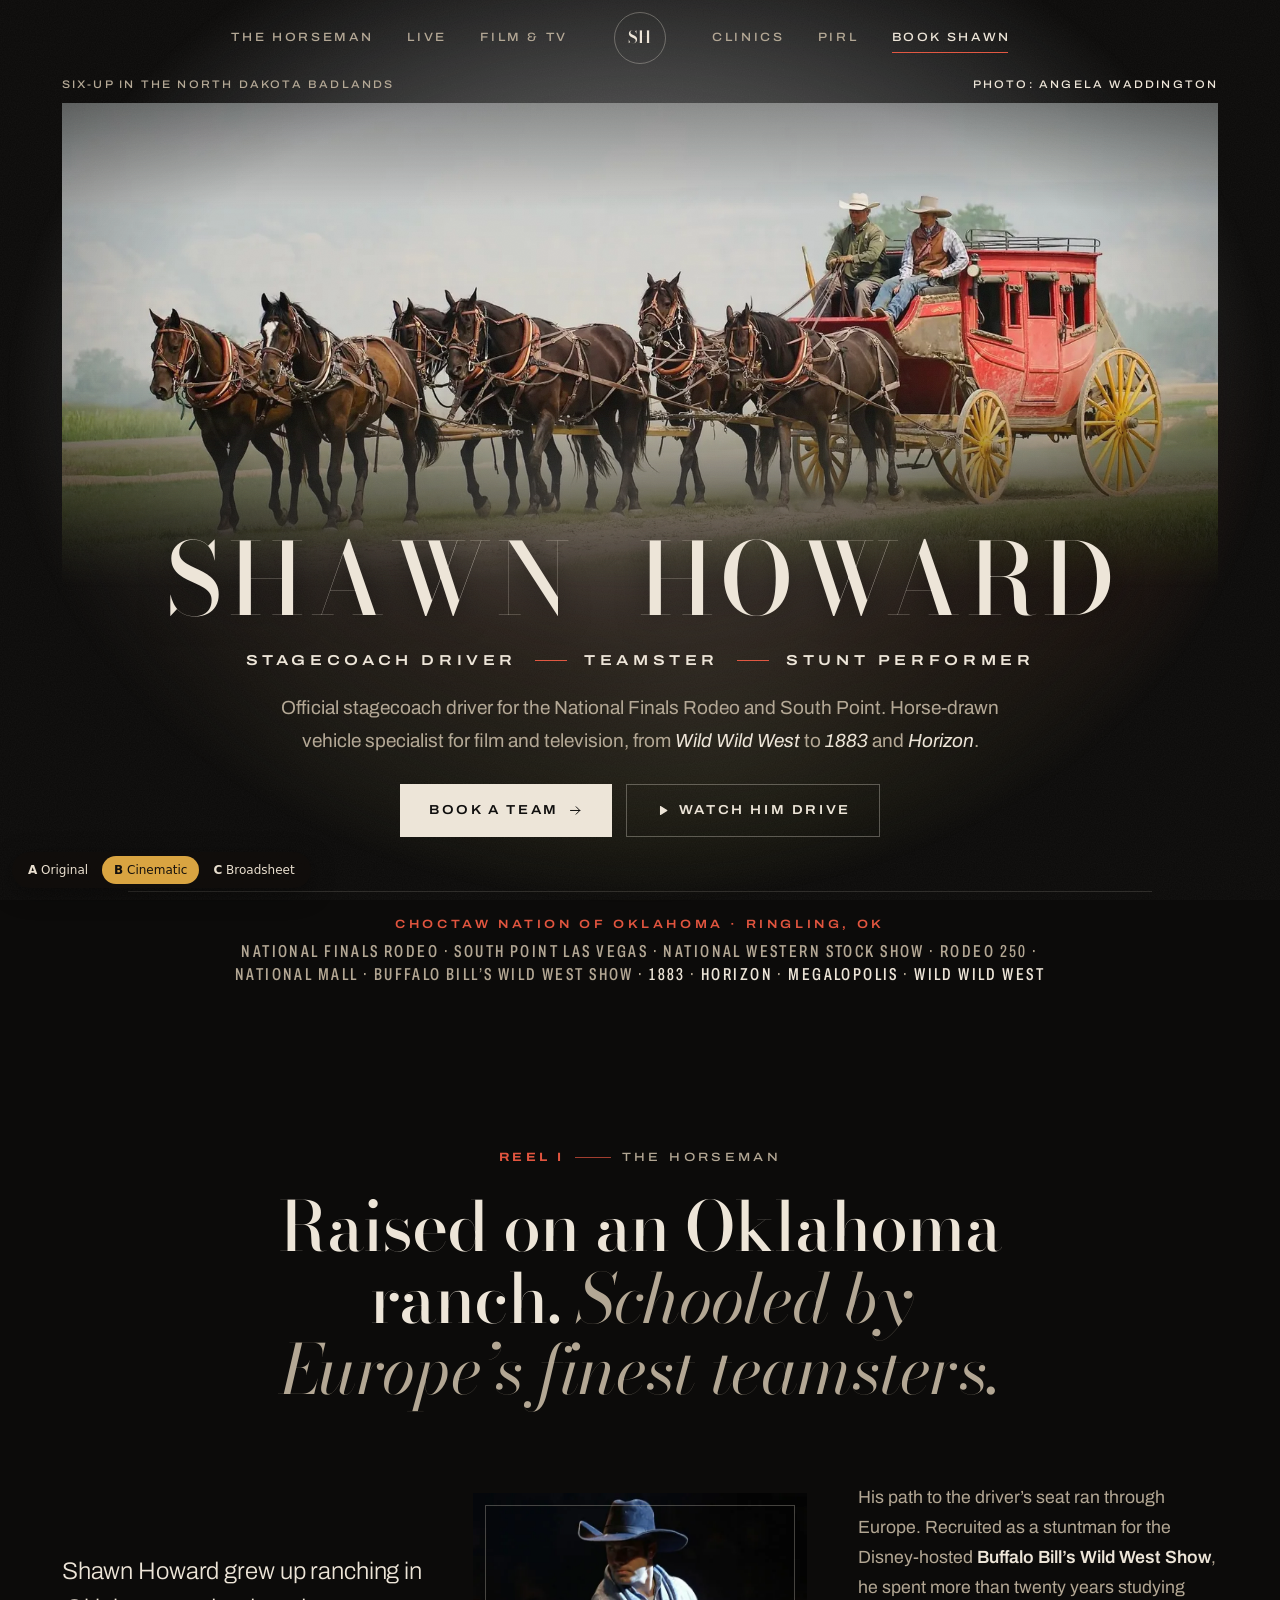
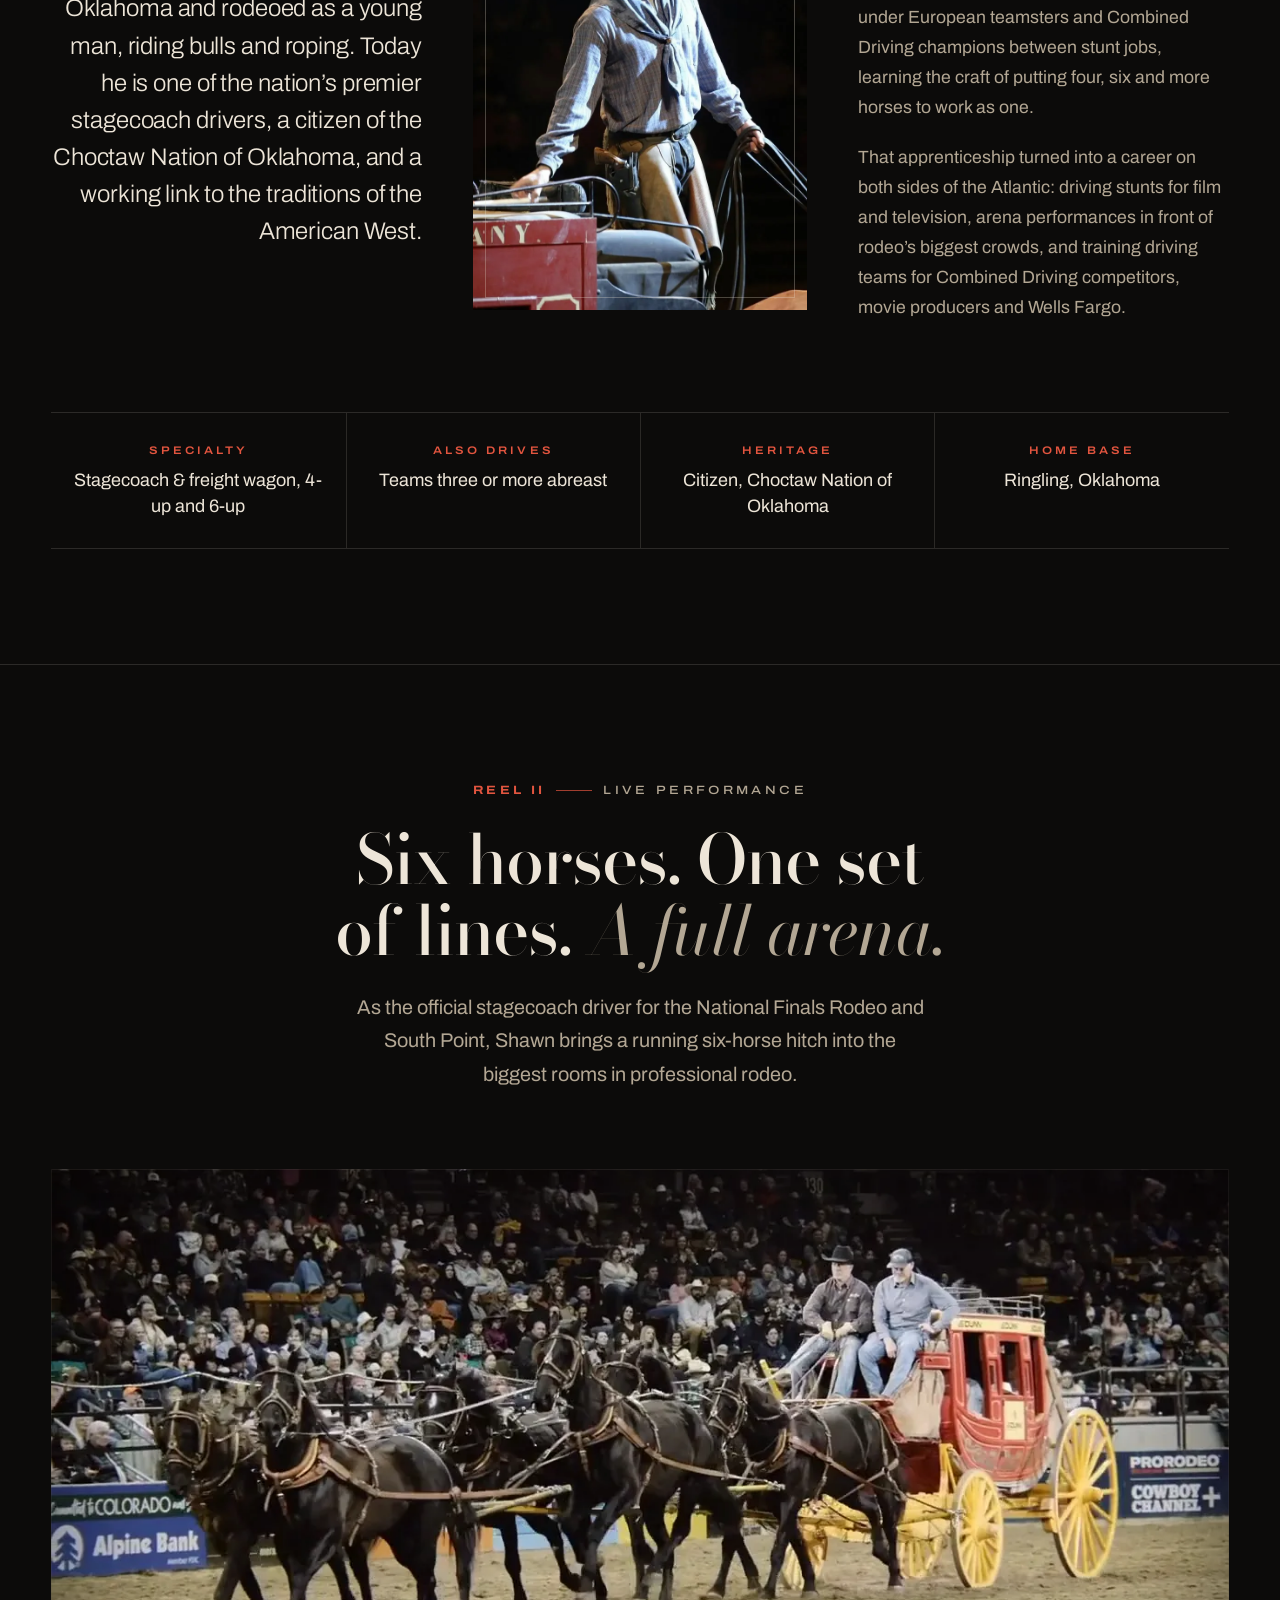
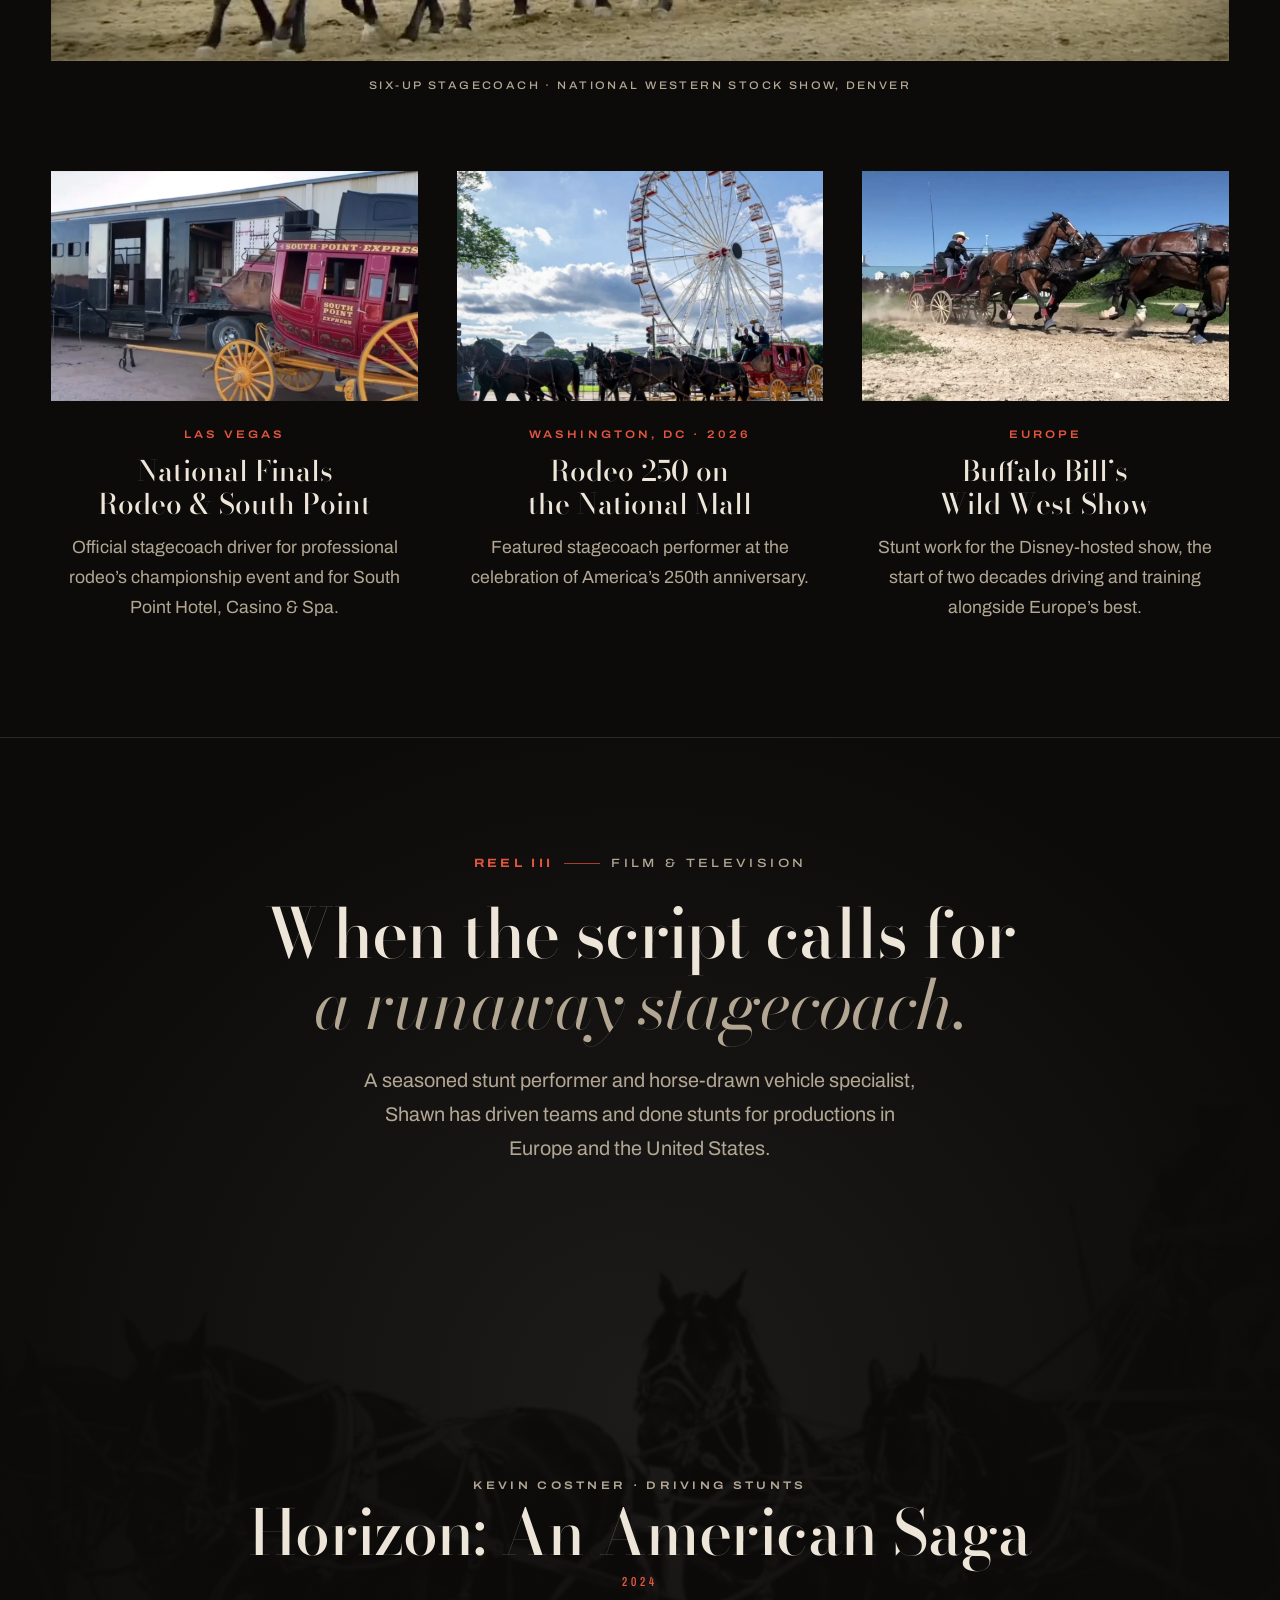
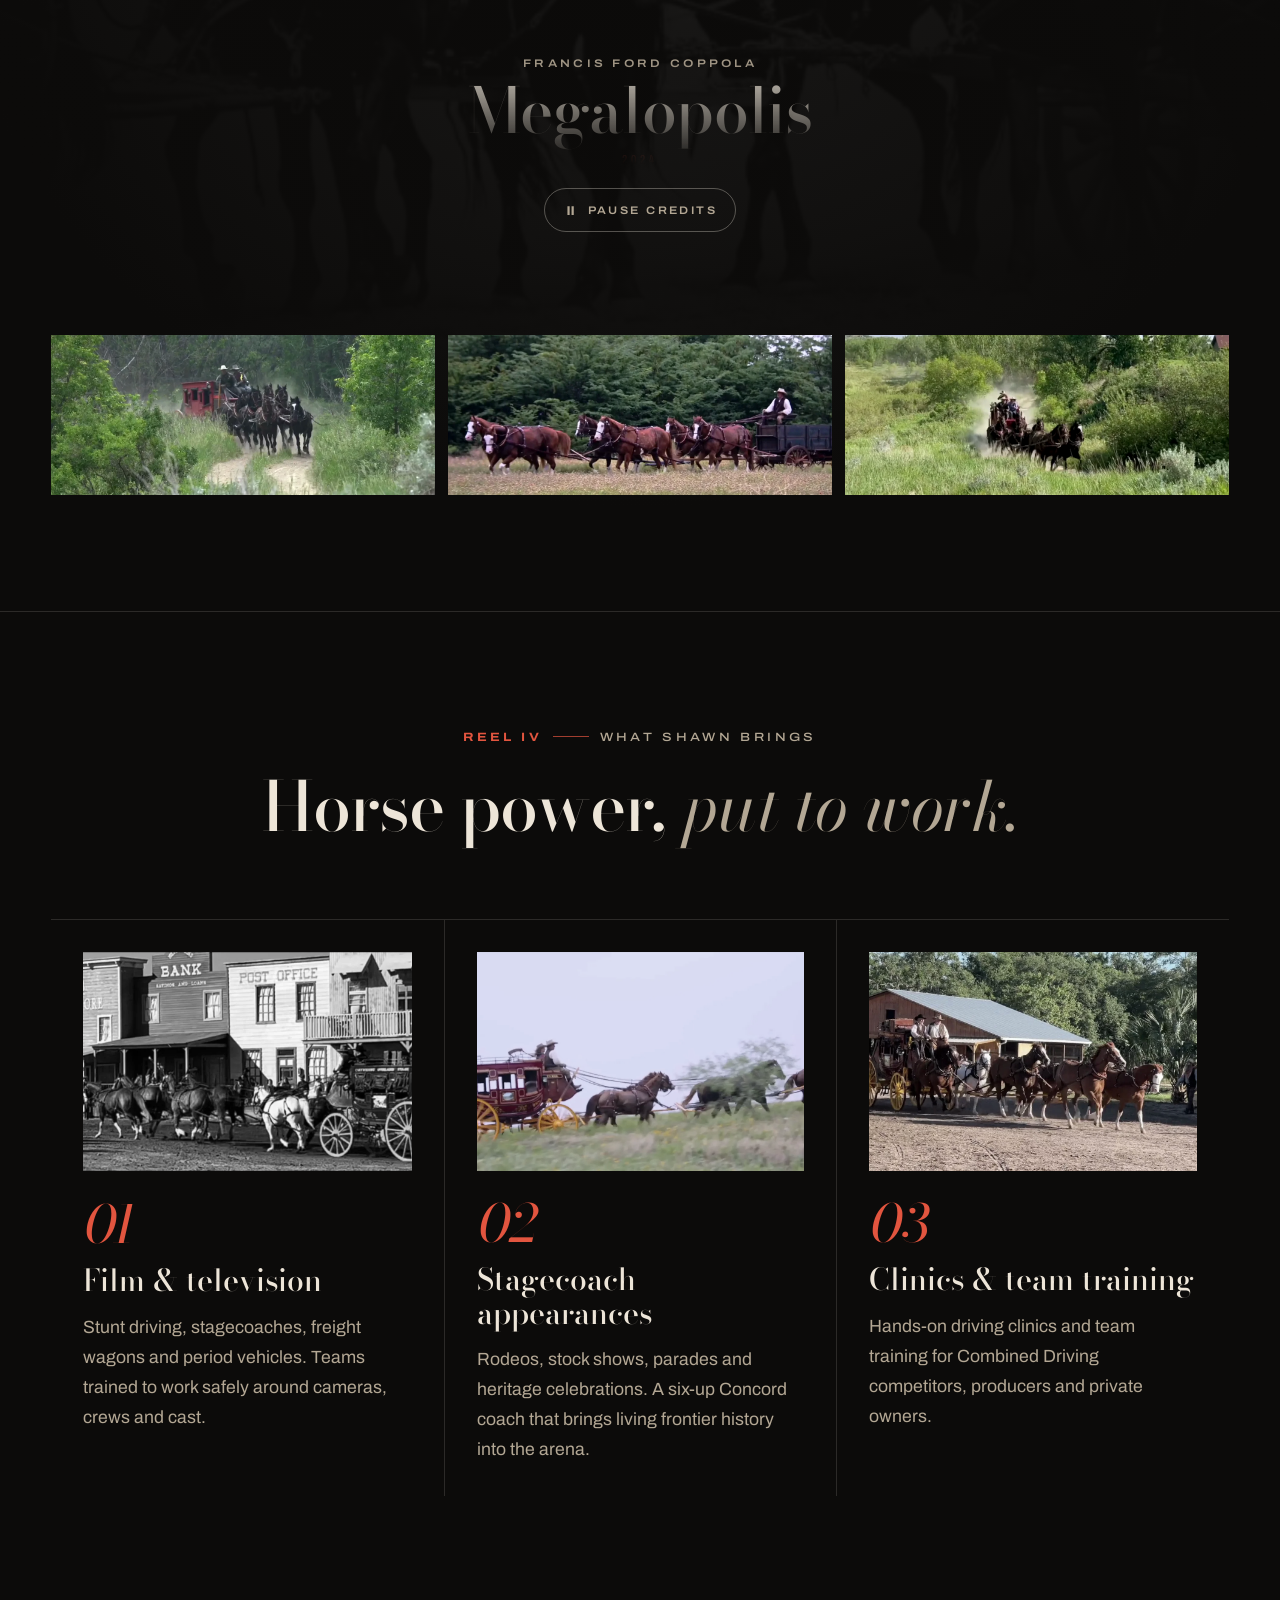
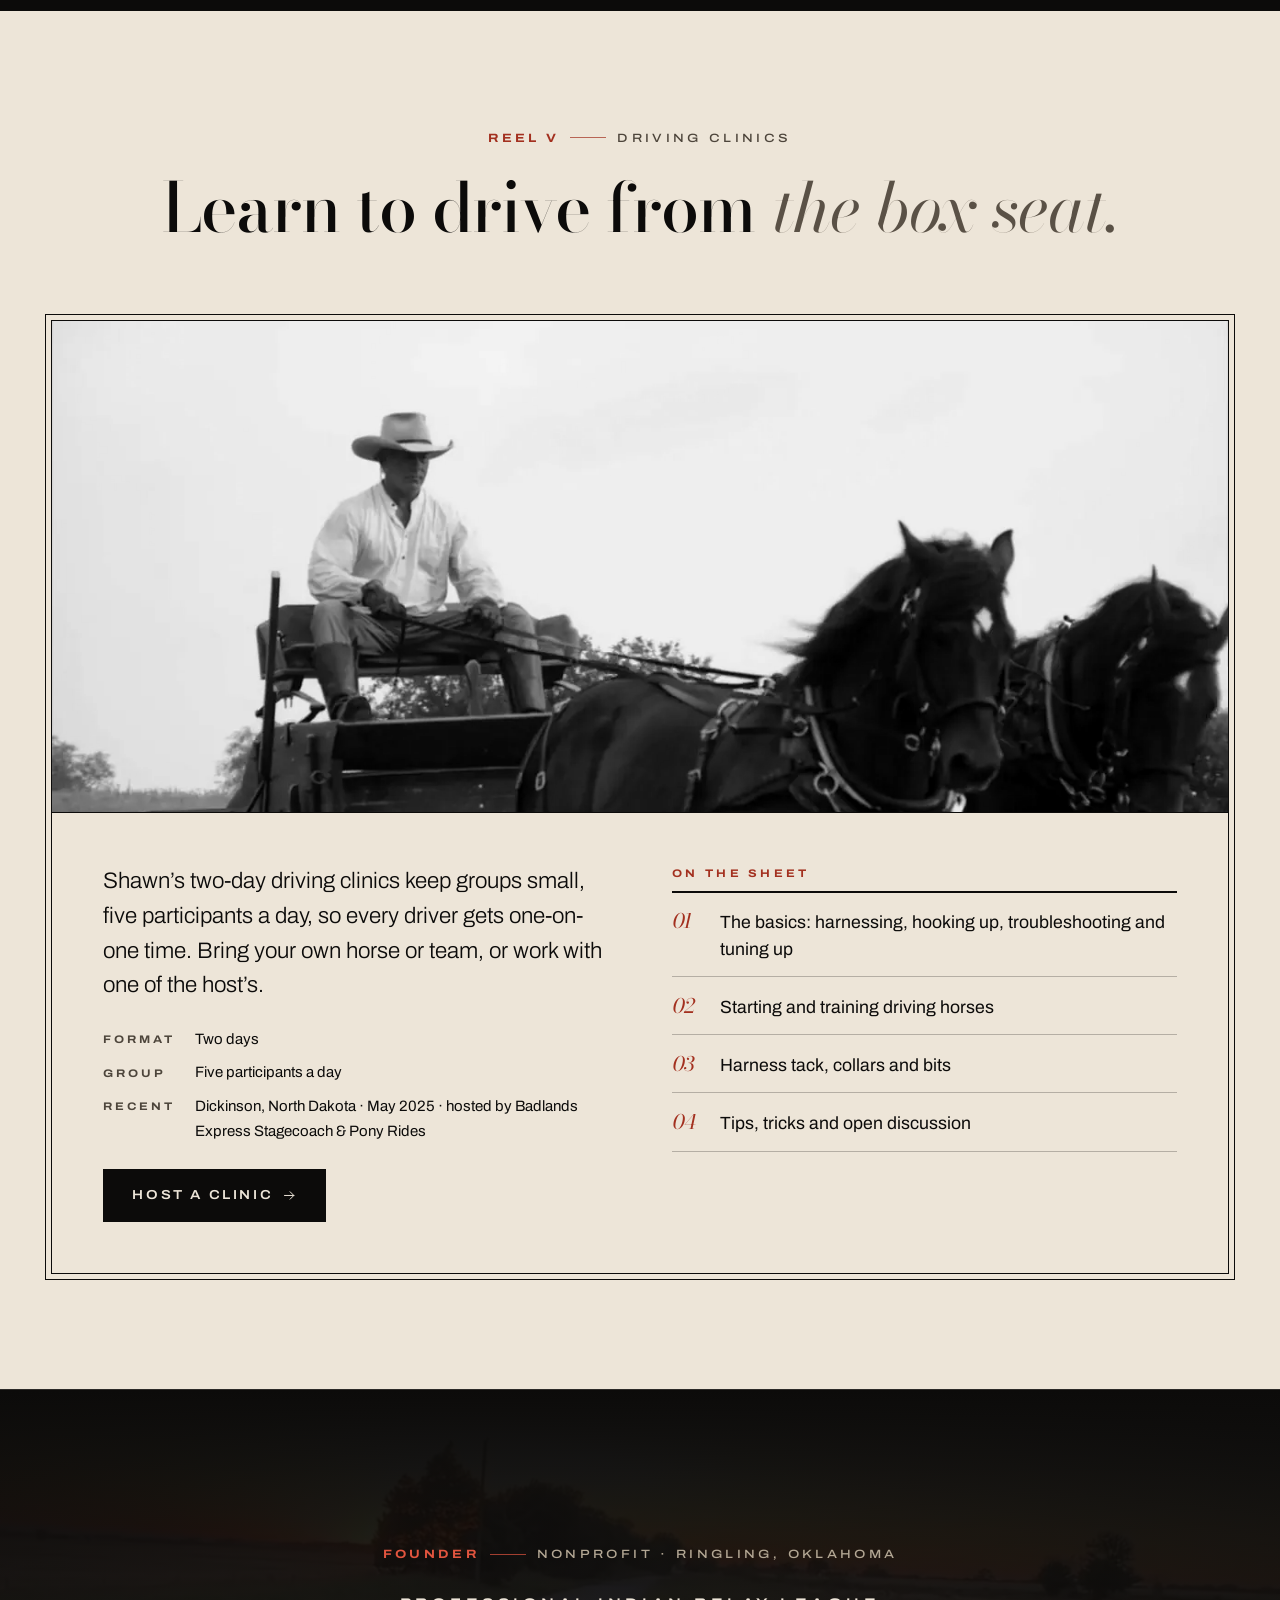
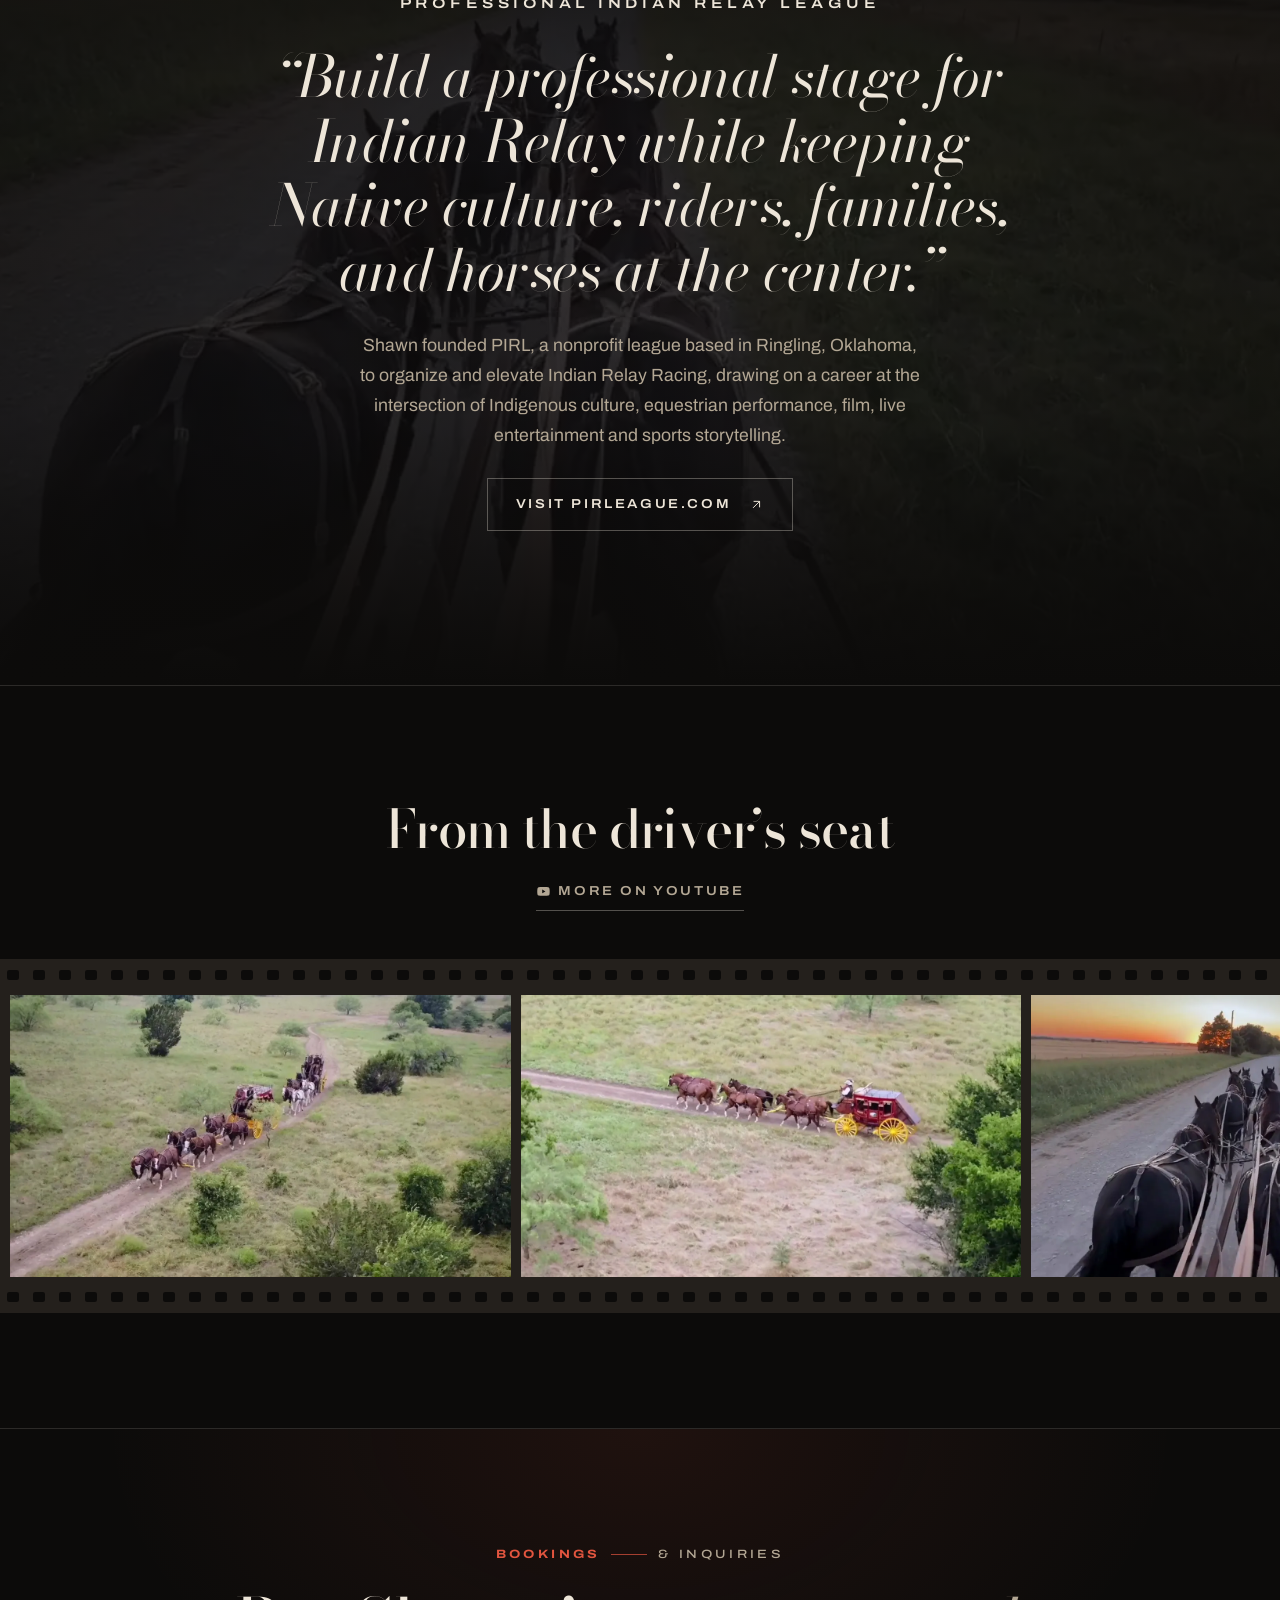
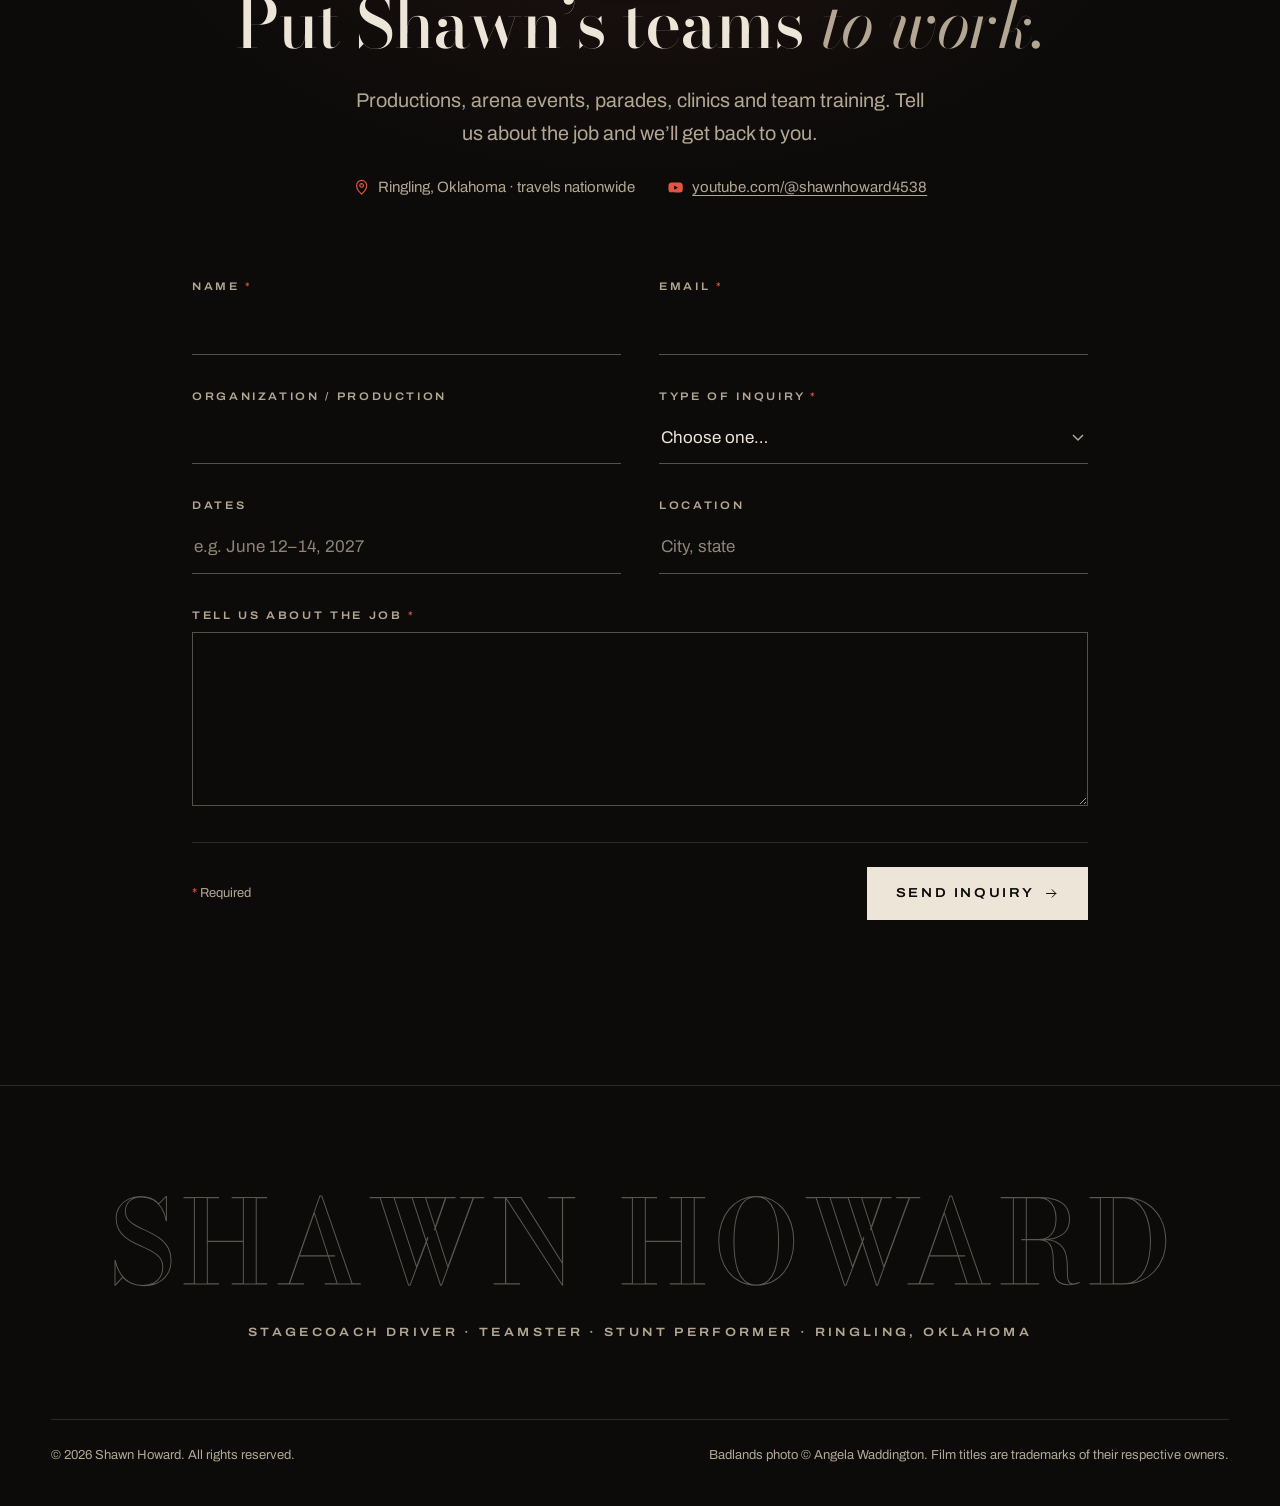
==== option-b/index.html @ 0b3859c4 "Add cinematic and broadsheet design options; fix accessibility issues - Add Option B (cinematic film" ====
<!doctype html>
<html lang="en">
<head>
  <meta charset="utf-8">
  <meta name="viewport" content="width=device-width, initial-scale=1">
  <!-- Design preview (Option B): keep out of search engines until launch -->
  <meta name="robots" content="noindex, nofollow">
  <title>Shawn Howard | Stagecoach Driver, Teamster &amp; Stunt Performer</title>
  <meta name="description" content="Shawn Howard: official stagecoach driver for the National Finals Rodeo and South Point, stunt performer and horse-drawn vehicle specialist for film and television, and four- and six-up driving clinician. Ringling, Oklahoma.">
  <meta name="theme-color" content="#0c0b0a">
  <link rel="icon" href="data:image/svg+xml,%3Csvg xmlns='http://www.w3.org/2000/svg' viewBox='0 0 64 64'%3E%3Crect width='64' height='64' fill='%230c0b0a'/%3E%3Ctext x='32' y='42' font-family='Didot,Bodoni 72,Georgia,serif' font-size='26' text-anchor='middle' fill='%23ede5d8'%3ESH%3C/text%3E%3C/svg%3E">

  <link rel="preconnect" href="https://fonts.googleapis.com">
  <link rel="preconnect" href="https://fonts.gstatic.com" crossorigin>
  <link rel="stylesheet" href="https://fonts.googleapis.com/css2?family=Archivo:wdth,wght@62..125,300..800&family=Bodoni+Moda:ital,opsz,wght@0,6..96,400..800;1,6..96,400..700&display=swap">

  <link rel="preload" as="image" href="../assets/img/six-up-badlands-waddington.webp" fetchpriority="high">
  <link rel="stylesheet" href="styles.css">

  <!-- Flag JS early so reveal/roll styles only apply when JS can control them -->
  <script>document.documentElement.classList.add('js');</script>
  <script src="main.js" defer></script>
</head>
<body>

<svg class="sprite" aria-hidden="true" focusable="false" xmlns="http://www.w3.org/2000/svg">
  <symbol id="i-arrow" viewBox="0 0 24 24"><path fill="none" stroke="currentColor" stroke-width="1.6" stroke-linecap="round" stroke-linejoin="round" d="M4 12h15m-6-6 6 6-6 6"/></symbol>
  <symbol id="i-arrow-ne" viewBox="0 0 24 24"><path fill="none" stroke="currentColor" stroke-width="1.6" stroke-linecap="round" stroke-linejoin="round" d="M7 17 17 7M8 7h9v9"/></symbol>
  <symbol id="i-play" viewBox="0 0 24 24"><path fill="currentColor" d="M8 5.5v13a.8.8 0 0 0 1.2.7l10.3-6.5a.8.8 0 0 0 0-1.4L9.2 4.8A.8.8 0 0 0 8 5.5Z"/></symbol>
  <symbol id="i-pause" viewBox="0 0 24 24"><path fill="currentColor" d="M7 5h3.5v14H7zM13.5 5H17v14h-3.5z"/></symbol>
  <symbol id="i-menu" viewBox="0 0 24 24"><path fill="none" stroke="currentColor" stroke-width="1.6" stroke-linecap="round" d="M3 8h18M3 16h18"/></symbol>
  <symbol id="i-close" viewBox="0 0 24 24"><path fill="none" stroke="currentColor" stroke-width="1.6" stroke-linecap="round" d="m5 5 14 14M19 5 5 19"/></symbol>
  <symbol id="i-yt" viewBox="0 0 24 24"><path fill="currentColor" d="M21.6 7.2a2.5 2.5 0 0 0-1.8-1.8C18.2 5 12 5 12 5s-6.2 0-7.8.4A2.5 2.5 0 0 0 2.4 7.2 26 26 0 0 0 2 12a26 26 0 0 0 .4 4.8 2.5 2.5 0 0 0 1.8 1.8C5.8 19 12 19 12 19s6.2 0 7.8-.4a2.5 2.5 0 0 0 1.8-1.8A26 26 0 0 0 22 12a26 26 0 0 0-.4-4.8ZM10 15V9l5.2 3Z"/></symbol>
  <symbol id="i-pin" viewBox="0 0 24 24"><path fill="none" stroke="currentColor" stroke-width="1.6" stroke-linecap="round" stroke-linejoin="round" d="M12 21s7-6.2 7-12a7 7 0 0 0-14 0c0 5.8 7 12 7 12Zm0-9.5a2.5 2.5 0 1 0 0-5 2.5 2.5 0 0 0 0 5Z"/></symbol>
</svg>

<a class="skip-link" href="#main">Skip to content</a>

<!-- ===================================================================
     HEADER: symmetric split navigation around a centred monogram
     =================================================================== -->
<header class="masthead" data-header>
  <a class="monogram" href="#top" aria-label="Shawn Howard, back to top">
    <span aria-hidden="true">SH</span>
  </a>

  <button class="menu-toggle" type="button" aria-controls="primary-nav" aria-expanded="false" data-menu-toggle hidden>
    <span class="menu-toggle__label" data-menu-label>Menu</span>
    <svg class="icon" aria-hidden="true"><use href="#i-menu"/></svg>
  </button>

  <nav class="nav" id="primary-nav" aria-label="Primary" data-nav>
    <ul class="nav__list nav__list--left">
      <li><a href="#about">The Horseman</a></li>
      <li><a href="#live">Live</a></li>
      <li><a href="#film">Film &amp; TV</a></li>
    </ul>
    <ul class="nav__list nav__list--right">
      <li><a href="#clinics">Clinics</a></li>
      <li><a href="#pirl">PIRL</a></li>
      <li><a class="nav__cta" href="#contact">Book Shawn</a></li>
    </ul>
  </nav>
</header>

<main id="main" tabindex="-1">

<!-- ===================================================================
     01 — OPENING TITLES
     Everything is centred on one axis, and the letterbox band is
     capped, so the composition stays balanced at any width.
     =================================================================== -->
<section class="opening" id="top" aria-labelledby="hero-title">
  <div class="opening__ambient" aria-hidden="true"></div>

  <figure class="opening__frame">
    <div class="letterbox" data-letterbox>
      <img src="../assets/img/six-up-badlands-waddington.webp" alt="Two drivers on a red stagecoach pulled by six dark horses across a green field with badlands hills behind" width="1600" height="1066" fetchpriority="high">
    </div>
    <figcaption class="opening__slate">
      <span>Six-up in the North Dakota badlands</span>
      <span>Photo: Angela Waddington</span>
    </figcaption>
  </figure>

  <div class="opening__titles">
    <h1 class="title" id="hero-title">
      <span class="title__line">Shawn</span>
      <span class="title__line">Howard</span>
    </h1>
    <p class="opening__roles">
      <span>Stagecoach Driver</span><span class="rule" aria-hidden="true"></span><span>Teamster</span><span class="rule" aria-hidden="true"></span><span>Stunt Performer</span>
    </p>
    <p class="opening__lede">Official stagecoach driver for the National Finals Rodeo and South Point. Horse-drawn vehicle specialist for film and television, from <em>Wild Wild West</em> to <em>1883</em> and <em>Horizon</em>.</p>
    <div class="opening__actions">
      <a class="btn btn--bone" href="#contact">Book a team <svg class="icon" aria-hidden="true"><use href="#i-arrow"/></svg></a>
      <a class="btn btn--ghost" href="https://www.youtube.com/@shawnhoward4538" target="_blank" rel="noopener"><svg class="icon" aria-hidden="true"><use href="#i-play"/></svg> Watch him drive<span class="visually-hidden"> (opens YouTube in a new tab)</span></a>
    </div>

    <!-- Poster "billing block": static, condensed, centred -->
    <p class="billing">
      <span class="billing__from">Choctaw Nation of Oklahoma · Ringling, OK</span>
      <span class="billing__names">National Finals Rodeo · South Point Las Vegas · National Western Stock Show · Rodeo 250 · National Mall · Buffalo Bill’s Wild West Show · <em>1883</em> · <em>Horizon</em> · <em>Megalopolis</em> · <em>Wild Wild West</em></span>
    </p>
  </div>
</section>

<!-- ===================================================================
     02 — THE HORSEMAN
     =================================================================== -->
<section class="section horseman" id="about" aria-labelledby="about-title">
  <header class="title-card reveal">
    <p class="reel"><span>Reel I</span>The horseman</p>
    <h2 class="title-card__heading" id="about-title">Raised on an Oklahoma ranch. <em>Schooled by Europe’s finest teamsters.</em></h2>
  </header>

  <div class="triptych">
    <div class="triptych__col reveal">
      <p class="lead">Shawn Howard grew up ranching in Oklahoma and rodeoed as a young man, riding bulls and roping. Today he is one of the nation’s premier stagecoach drivers, a citizen of the Choctaw Nation of Oklahoma, and a working link to the traditions of the American West.</p>
    </div>

    <figure class="triptych__portrait reveal">
      <img src="../assets/img/shawn-arena-portrait.webp" alt="Shawn Howard in a dark hat, plaid shirt, neckerchief and chaps, standing on a red stagecoach holding a coiled whip" width="768" height="960" loading="lazy">
    </figure>

    <div class="triptych__col reveal">
      <p>His path to the driver’s seat ran through Europe. Recruited as a stuntman for the Disney-hosted <strong>Buffalo Bill’s Wild West Show</strong>, he spent more than twenty years studying under European teamsters and Combined Driving champions between stunt jobs, learning the craft of putting four, six and more horses to work as one.</p>
      <p>That apprenticeship turned into a career on both sides of the Atlantic: driving stunts for film and television, arena performances in front of rodeo’s biggest crowds, and training driving teams for Combined Driving competitors, movie producers and Wells Fargo.</p>
    </div>
  </div>

  <dl class="specs reveal">
    <div><dt>Specialty</dt><dd>Stagecoach &amp; freight wagon, 4-up and 6-up</dd></div>
    <div><dt>Also drives</dt><dd>Teams three or more abreast</dd></div>
    <div><dt>Heritage</dt><dd>Citizen, Choctaw Nation of Oklahoma</dd></div>
    <div><dt>Home base</dt><dd>Ringling, Oklahoma</dd></div>
  </dl>
</section>

<!-- ===================================================================
     03 — LIVE PERFORMANCE
     =================================================================== -->
<section class="section live" id="live" aria-labelledby="live-title">
  <header class="title-card reveal">
    <p class="reel"><span>Reel II</span>Live performance</p>
    <h2 class="title-card__heading" id="live-title">Six horses. One set of lines. <em>A full arena.</em></h2>
    <p class="title-card__intro">As the official stagecoach driver for the National Finals Rodeo and South Point, Shawn brings a running six-horse hitch into the biggest rooms in professional rodeo.</p>
  </header>

  <figure class="band reveal">
    <div class="band__frame">
      <img src="../assets/img/arena-six-up-crowd.webp" alt="A six-horse hitch of black horses pulling a red stagecoach past a full grandstand" width="1280" height="720" loading="lazy">
    </div>
    <figcaption class="band__caption">Six-up stagecoach · National Western Stock Show, Denver</figcaption>
  </figure>

  <div class="venues">
    <article class="venue reveal">
      <div class="venue__img"><img src="../assets/img/south-point-express.webp" alt="The red South Point Express stagecoach with yellow wheels parked beside a horse trailer" width="1280" height="720" loading="lazy"></div>
      <p class="venue__kicker">Las Vegas</p>
      <h3 class="venue__title">National Finals Rodeo &amp; South Point</h3>
      <p>Official stagecoach driver for professional rodeo’s championship event and for South Point Hotel, Casino &amp; Spa.</p>
    </article>
    <article class="venue reveal">
      <div class="venue__img venue__img--pillarbox"><img src="../assets/img/national-mall-six-up.webp" alt="A six-horse stagecoach team on a Washington DC street beside a Ferris wheel" width="1280" height="720" loading="lazy"></div>
      <p class="venue__kicker">Washington, DC · 2026</p>
      <h3 class="venue__title">Rodeo 250 on the National Mall</h3>
      <p>Featured stagecoach performer at the celebration of America’s 250th anniversary.</p>
    </article>
    <article class="venue reveal">
      <div class="venue__img"><img src="../assets/img/europe-four-in-hand.webp" alt="A four-in-hand carriage driven at speed through a Combined Driving arena in Europe" width="1280" height="720" loading="lazy"></div>
      <p class="venue__kicker">Europe</p>
      <h3 class="venue__title">Buffalo Bill’s Wild West Show</h3>
      <p>Stunt work for the Disney-hosted show, the start of two decades driving and training alongside Europe’s best.</p>
    </article>
  </div>
</section>

<!-- ===================================================================
     04 — FILM & TELEVISION: end-credit roll
     =================================================================== -->
<section class="section film" id="film" aria-labelledby="film-title">
  <div class="film__bg" aria-hidden="true"><img src="../assets/img/bw-six-up.webp" alt="" width="1280" height="616" loading="lazy"></div>

  <header class="title-card reveal">
    <p class="reel"><span>Reel III</span>Film &amp; television</p>
    <h2 class="title-card__heading" id="film-title">When the script calls for <em>a runaway stagecoach.</em></h2>
    <p class="title-card__intro">A seasoned stunt performer and horse-drawn vehicle specialist, Shawn has driven teams and done stunts for productions in Europe and the United States.</p>
  </header>

  <div class="roll reveal" data-roll>
    <div class="roll__screen" tabindex="0" role="region" aria-label="Film and television credits">
      <div class="roll__track" data-roll-track>
        <ol class="roll__list">
          <li><span class="roll__meta">Kevin Costner · Driving stunts</span><span class="roll__title">Horizon: An American Saga</span><span class="roll__year">2024</span></li>
          <li><span class="roll__meta">Francis Ford Coppola</span><span class="roll__title">Megalopolis</span><span class="roll__year">2024</span></li>
          <li><span class="roll__meta">Series</span><span class="roll__title">Manhunt</span><span class="roll__year">2024</span></li>
          <li><span class="roll__meta">Taylor Sheridan · Driving stunts</span><span class="roll__title">1883</span><span class="roll__year">2021–22</span></li>
          <li><span class="roll__meta">Stunts</span><span class="roll__title">Truce</span><span class="roll__year">2005</span></li>
          <li><span class="roll__meta">Stunts</span><span class="roll__title">Wild Wild West</span><span class="roll__year">1999</span></li>
        </ol>
        <!-- Visual duplicate for a seamless loop; hidden from assistive tech -->
        <ol class="roll__list roll__list--clone" aria-hidden="true">
          <li><span class="roll__meta">Kevin Costner · Driving stunts</span><span class="roll__title">Horizon: An American Saga</span><span class="roll__year">2024</span></li>
          <li><span class="roll__meta">Francis Ford Coppola</span><span class="roll__title">Megalopolis</span><span class="roll__year">2024</span></li>
          <li><span class="roll__meta">Series</span><span class="roll__title">Manhunt</span><span class="roll__year">2024</span></li>
          <li><span class="roll__meta">Taylor Sheridan · Driving stunts</span><span class="roll__title">1883</span><span class="roll__year">2021–22</span></li>
          <li><span class="roll__meta">Stunts</span><span class="roll__title">Truce</span><span class="roll__year">2005</span></li>
          <li><span class="roll__meta">Stunts</span><span class="roll__title">Wild Wild West</span><span class="roll__year">1999</span></li>
        </ol>
      </div>
    </div>
    <button class="roll__toggle" type="button" aria-pressed="false" data-roll-toggle hidden>
      <svg class="icon" aria-hidden="true"><use href="#i-pause"/></svg>
      <span data-roll-label>Pause credits</span>
    </button>
  </div>
  <!-- PLACEHOLDER: confirm full credit list and roles with Shawn before launch -->

  <div class="frames reveal">
    <figure><img src="../assets/img/stagecoach-woods.webp" alt="A red stagecoach behind a six-horse team on a narrow trail through green woods" width="1280" height="720" loading="lazy"></figure>
    <figure><img src="../assets/img/freight-wagon-six-up.webp" alt="A teamster driving a freight wagon behind six sorrel horses through wildflowers" width="1280" height="720" loading="lazy"></figure>
    <figure><img src="../assets/img/stagecoach-dust.webp" alt="A stagecoach team kicking up dust as it bursts out of the brush" width="1280" height="720" loading="lazy"></figure>
  </div>
</section>

<!-- ===================================================================
     05 — SERVICES
     =================================================================== -->
<section class="section services" id="services" aria-labelledby="services-title">
  <header class="title-card reveal">
    <p class="reel"><span>Reel IV</span>What Shawn brings</p>
    <h2 class="title-card__heading" id="services-title">Horse power, <em>put to work.</em></h2>
  </header>

  <div class="services__grid">
    <article class="service reveal">
      <div class="service__img"><img src="../assets/img/bw-western-town.webp" alt="Black-and-white photo of a stagecoach team in front of a western town set with a bank and post office" width="1280" height="592" loading="lazy"></div>
      <span class="service__num" aria-hidden="true">01</span>
      <h3 class="service__title">Film &amp; television</h3>
      <p>Stunt driving, stagecoaches, freight wagons and period vehicles. Teams trained to work safely around cameras, crews and cast.</p>
    </article>
    <article class="service reveal">
      <div class="service__img"><img src="../assets/img/stagecoach-gallop.webp" alt="A red stagecoach at a gallop behind a team of horses across open grassland" width="1280" height="720" loading="lazy"></div>
      <span class="service__num" aria-hidden="true">02</span>
      <h3 class="service__title">Stagecoach appearances</h3>
      <p>Rodeos, stock shows, parades and heritage celebrations. A six-up Concord coach that brings living frontier history into the arena.</p>
    </article>
    <article class="service reveal">
      <div class="service__img"><img src="../assets/img/ranch-barn-hitch.webp" alt="A stagecoach hitched to a mixed team of horses outside a ranch barn" width="1280" height="720" loading="lazy"></div>
      <span class="service__num" aria-hidden="true">03</span>
      <h3 class="service__title">Clinics &amp; team training</h3>
      <p>Hands-on driving clinics and team training for Combined Driving competitors, producers and private owners.</p>
    </article>
  </div>
</section>

<!-- ===================================================================
     06 — CLINICS: printed "call sheet" on bone stock
     =================================================================== -->
<section class="section clinics" id="clinics" aria-labelledby="clinics-title">
  <header class="title-card reveal">
    <p class="reel"><span>Reel V</span>Driving clinics</p>
    <h2 class="title-card__heading" id="clinics-title">Learn to drive from <em>the box seat.</em></h2>
  </header>

  <div class="callsheet reveal">
    <figure class="callsheet__photo">
      <img src="../assets/img/portrait-freight-wagon.webp" alt="Shawn Howard in a white shirt and hat driving a freight wagon behind a pair of bay horses" width="1280" height="720" loading="lazy">
    </figure>

    <div class="callsheet__body">
      <p class="callsheet__lead">Shawn’s two-day driving clinics keep groups small, five participants a day, so every driver gets one-on-one time. Bring your own horse or team, or work with one of the host’s.</p>

      <h3 class="callsheet__label">On the sheet</h3>
      <ol class="callsheet__list">
        <li>The basics: harnessing, hooking up, troubleshooting and tuning up</li>
        <li>Starting and training driving horses</li>
        <li>Harness tack, collars and bits</li>
        <li>Tips, tricks and open discussion</li>
      </ol>

      <dl class="callsheet__meta">
        <div><dt>Format</dt><dd>Two days</dd></div>
        <div><dt>Group</dt><dd>Five participants a day</dd></div>
        <div><dt>Recent</dt><dd>Dickinson, North Dakota · May 2025 · hosted by Badlands Express Stagecoach &amp; Pony Rides</dd></div>
      </dl>

      <a class="btn btn--ink" href="#contact">Host a clinic <svg class="icon" aria-hidden="true"><use href="#i-arrow"/></svg></a>
    </div>
  </div>
</section>

<!-- ===================================================================
     07 — PIRL
     =================================================================== -->
<section class="section pirl" id="pirl" aria-labelledby="pirl-title">
  <div class="pirl__bg" aria-hidden="true"><img src="../assets/img/pov-sunset-road.webp" alt="" width="1280" height="720" loading="lazy"></div>
  <div class="pirl__inner reveal">
    <p class="reel"><span>Founder</span>Nonprofit · Ringling, Oklahoma</p>
    <h2 class="pirl__title" id="pirl-title">Professional Indian Relay League</h2>
    <blockquote class="pirl__quote">
      <p>“Build a professional stage for Indian Relay while keeping Native culture, riders, families, and horses at the center.”</p>
    </blockquote>
    <p class="pirl__body">Shawn founded PIRL, a nonprofit league based in Ringling, Oklahoma, to organize and elevate Indian Relay Racing, drawing on a career at the intersection of Indigenous culture, equestrian performance, film, live entertainment and sports storytelling.</p>
    <a class="btn btn--ghost" href="https://pirleague.com" target="_blank" rel="noopener">Visit pirleague.com<span class="visually-hidden"> (opens in a new tab)</span> <svg class="icon" aria-hidden="true"><use href="#i-arrow-ne"/></svg></a>
  </div>
</section>

<!-- ===================================================================
     08 — GALLERY: a strip of film
     =================================================================== -->
<section class="section reel-strip" aria-labelledby="gallery-title">
  <header class="title-card title-card--tight reveal">
    <h2 class="title-card__heading title-card__heading--sm" id="gallery-title">From the driver’s seat</h2>
    <a class="link-arrow" href="https://www.youtube.com/@shawnhoward4538" target="_blank" rel="noopener"><svg class="icon" aria-hidden="true"><use href="#i-yt"/></svg> More on YouTube<span class="visually-hidden"> (opens in a new tab)</span></a>
  </header>
  <div class="filmstrip" tabindex="0" role="region" aria-label="Photo gallery, scrolls horizontally">
    <ul class="filmstrip__track">
      <li><img src="../assets/img/wagon-train-aerial.webp" alt="Aerial view of a wagon train and teams winding along a dirt track through green hills" width="1280" height="720" loading="lazy"></li>
      <li><img src="../assets/img/stagecoach-aerial.webp" alt="Aerial view of a red stagecoach and four-horse team on a prairie track" width="1280" height="720" loading="lazy"></li>
      <li><img src="../assets/img/pov-sunset-road.webp" alt="View from the driver's seat behind a four-horse team on a country road at sunset" width="1280" height="720" loading="lazy"></li>
      <li><img src="../assets/img/stagecoach-sunset.webp" alt="A stagecoach at sunset beside a bronze cowboy statue" width="1280" height="720" loading="lazy"></li>
      <li><img src="../assets/img/hero-arena-stagecoach.webp" alt="A red Concord stagecoach with yellow wheels pulled by a team of black horses in front of a packed rodeo arena" width="1280" height="720" loading="lazy"></li>
    </ul>
  </div>
</section>

<!-- ===================================================================
     09 — CONTACT
     =================================================================== -->
<section class="section contact" id="contact" aria-labelledby="contact-title">
  <header class="title-card reveal">
    <p class="reel"><span>Bookings</span>&amp; inquiries</p>
    <h2 class="title-card__heading" id="contact-title">Put Shawn’s teams <em>to work.</em></h2>
    <p class="title-card__intro">Productions, arena events, parades, clinics and team training. Tell us about the job and we’ll get back to you.</p>
    <ul class="contact__meta">
      <li><svg class="icon" aria-hidden="true"><use href="#i-pin"/></svg> Ringling, Oklahoma · travels nationwide</li>
      <li><svg class="icon" aria-hidden="true"><use href="#i-yt"/></svg> <a href="https://www.youtube.com/@shawnhoward4538" target="_blank" rel="noopener">youtube.com/@shawnhoward4538<span class="visually-hidden"> (opens in a new tab)</span></a></li>
    </ul>
  </header>

  <!-- PLACEHOLDER: wire to a form endpoint with reCAPTCHA v3 at launch.
       1. Load https://www.google.com/recaptcha/api.js?render=SITE_KEY
       2. On submit, grecaptcha.execute(SITE_KEY, {action: 'inquiry'}) and put the token in g-recaptcha-response
       3. Verify the token and score server-side; reject if the honeypot field "website" is filled -->
  <form class="inquiry reveal" action="#" method="post" novalidate data-inquiry>
    <div class="inquiry__grid">
      <div class="field">
        <label for="f-name">Name <span class="req" aria-hidden="true">*</span></label>
        <input id="f-name" type="text" name="name" autocomplete="name" required>
      </div>
      <div class="field">
        <label for="f-email">Email <span class="req" aria-hidden="true">*</span></label>
        <input id="f-email" type="email" name="email" autocomplete="email" required>
      </div>
      <div class="field">
        <label for="f-org">Organization / production</label>
        <input id="f-org" type="text" name="organization" autocomplete="organization">
      </div>
      <div class="field">
        <label for="f-type">Type of inquiry <span class="req" aria-hidden="true">*</span></label>
        <select id="f-type" name="type" required>
          <option value="">Choose one…</option>
          <option>Film or TV production</option>
          <option>Arena event or stagecoach appearance</option>
          <option>Driving clinic</option>
          <option>Team training</option>
          <option>Media or press</option>
          <option>Other</option>
        </select>
      </div>
      <div class="field">
        <label for="f-dates">Dates</label>
        <input id="f-dates" type="text" name="dates" placeholder="e.g. June 12–14, 2027">
      </div>
      <div class="field">
        <label for="f-location">Location</label>
        <input id="f-location" type="text" name="location" placeholder="City, state">
      </div>
      <div class="field field--full">
        <label for="f-message">Tell us about the job <span class="req" aria-hidden="true">*</span></label>
        <textarea id="f-message" name="message" rows="5" required></textarea>
      </div>
    </div>

    <!-- Honeypot: hidden from people, bots fill it in -->
    <div class="hp" aria-hidden="true">
      <label for="f-website">Website</label>
      <input id="f-website" type="text" name="website" tabindex="-1" autocomplete="off">
    </div>
    <!-- reCAPTCHA v3 token placeholder (populated by grecaptcha.execute at launch) -->
    <input type="hidden" name="g-recaptcha-response" value="">

    <div class="inquiry__foot">
      <p class="inquiry__note"><span aria-hidden="true">*</span> Required</p>
      <button class="btn btn--bone" type="submit">Send inquiry <svg class="icon" aria-hidden="true"><use href="#i-arrow"/></svg></button>
    </div>
    <p class="inquiry__status" role="status" aria-live="polite" data-status></p>
  </form>
</section>

</main>

<!-- ===================================================================
     FOOTER: end card
     =================================================================== -->
<footer class="endcard">
  <p class="endcard__name" aria-hidden="true">Shawn Howard</p>
  <p class="endcard__roles">Stagecoach Driver · Teamster · Stunt Performer · Ringling, Oklahoma</p>
  <div class="endcard__fine">
    <p>&copy; <span data-year>2026</span> Shawn Howard. All rights reserved.</p>
    <p>Badlands photo &copy; Angela Waddington. Film titles are trademarks of their respective owners.</p>
  </div>
</footer>

<!-- Design preview: option switcher (remove at launch) -->
<nav class="opt-switch" aria-label="Design options"><a href="../"><b>A</b> Original</a><a href="../option-b/" aria-current="page"><b>B</b> Cinematic</a><a href="../option-c/"><b>C</b> Broadsheet</a></nav>
<style>
.opt-switch{position:fixed;left:12px;bottom:12px;z-index:9999;display:flex;gap:2px;padding:4px;border-radius:999px;background:rgba(17,14,11,.92);box-shadow:0 6px 24px rgba(0,0,0,.35);font:500 12px/1 system-ui,-apple-system,sans-serif}
.opt-switch a{color:#e9dfcf;text-decoration:none;padding:8px 12px;border-radius:999px;white-space:nowrap}
.opt-switch a:hover{background:rgba(255,255,255,.12)}
.opt-switch a[aria-current]{background:#d9a441;color:#15110d}
.opt-switch a:focus-visible{outline:2px solid #fff;outline-offset:2px}
@media (max-width:420px){.opt-switch a{padding:8px 9px}}
</style>
</body>
</html>
---- option-b/styles.css ----
/* =====================================================================
   Shawn Howard — Option B: "Cinematic / film title"
   Type:    Bodoni Moda (display, title cards) + Archivo (variable width, UI/body)
   Palette: nitrate black, bone, dust, coach red
   Layout:  one centre axis; letterbox bands capped in width so the page
            balances from 375px phones to 3200px+ displays.
   ===================================================================== */

@layer reset, tokens, base, layout, components, sections, motion;

/* ---------------------------------------------------------------- reset */
@layer reset {
  *, *::before, *::after { box-sizing: border-box; }
  * { margin: 0; }
  html { -webkit-text-size-adjust: 100%; text-size-adjust: 100%; }
  img, svg { display: block; max-width: 100%; }
  img { height: auto; }
  input, button, select, textarea { font: inherit; color: inherit; }
  ul[class], ol[class] { list-style: none; padding: 0; }
  button { cursor: pointer; background: none; border: 0; }
}

/* --------------------------------------------------------------- tokens */
@layer tokens {
  :root {
    color-scheme: dark;

    --ink:        #0c0b0a;   /* nitrate black */
    --ink-2:      #151311;
    --ink-3:      #1e1b18;
    --bone:       #ede5d8;   /* 16.4:1 on ink */
    --dust:       #b3a794;   /*  8.1:1 on ink */
    --dust-dim:   #8f8474;   /*  5.0:1 on ink, small meta only */
    --red:        #e2553f;   /* coach red, 5.2:1 on ink */
    --red-deep:   #a3301f;   /* coach red on bone, 5.5:1 */
    --gold:       #f0c060;   /* focus ring on dark */
    --line:       rgb(237 229 216 / .14);
    --line-strong:rgb(237 229 216 / .32);

    --font-display: "Bodoni Moda", "Didot", "Bodoni 72", Georgia, serif;
    --font-body:    "Archivo", "Helvetica Neue", Arial, system-ui, sans-serif;

    --gutter: clamp(1.25rem, 4vw, 4rem);
    --wide:   1440px;
    --text:   68ch;
    --header-h: 4.75rem;
    --section-y: clamp(5rem, 9vw, 10rem);

    --ease-expo: cubic-bezier(.16, 1, .3, 1);
    --ease-quart: cubic-bezier(.25, 1, .5, 1);
  }
}

/* ----------------------------------------------------------------- base */
@layer base {
  html { scroll-behavior: smooth; scroll-padding-top: var(--header-h); }
  @media (prefers-reduced-motion: reduce) { html { scroll-behavior: auto; } }

  body {
    background: var(--ink);
    color: var(--bone);
    font-family: var(--font-body);
    font-size: clamp(1rem, .96rem + .18vw, 1.125rem);
    line-height: 1.7;
    font-variation-settings: "wdth" 100;
    overflow-x: hidden;
    -webkit-font-smoothing: antialiased;
    text-rendering: optimizeLegibility;
  }
  body.menu-open { overflow: hidden; }

  /* Film grain: fixed pseudo-element, never background-attachment:fixed */
  body::after {
    content: "";
    position: fixed;
    inset: 0;
    z-index: 100;
    pointer-events: none;
    opacity: .07;
    background-image: url("data:image/svg+xml,%3Csvg xmlns='http://www.w3.org/2000/svg' width='200' height='200'%3E%3Cfilter id='n'%3E%3CfeTurbulence type='fractalNoise' baseFrequency='.85' numOctaves='3' stitchTiles='stitch'/%3E%3CfeColorMatrix values='0 0 0 0 1 0 0 0 0 1 0 0 0 0 1 0 0 0 .55 0'/%3E%3C/filter%3E%3Crect width='100%25' height='100%25' filter='url(%23n)'/%3E%3C/svg%3E");
  }

  a { color: inherit; text-underline-offset: .2em; text-decoration-thickness: 1px; }
  em { font-style: italic; }
  strong { font-weight: 600; color: var(--bone); }

  :focus-visible {
    outline: 2px solid var(--gold);
    outline-offset: 3px;
    border-radius: 1px;
  }
  main:focus { outline: none; }

  .sprite { position: absolute; width: 0; height: 0; overflow: hidden; }
  .icon { width: 1.15em; height: 1.15em; flex: none; }

  .visually-hidden {
    position: absolute !important; width: 1px; height: 1px; padding: 0; margin: -1px;
    overflow: hidden; clip: rect(0 0 0 0); white-space: nowrap; border: 0;
  }

  .skip-link {
    position: fixed; top: .75rem; left: 50%; z-index: 200;
    translate: -50% -200%;
    padding: .75rem 1.25rem;
    background: var(--bone); color: var(--ink);
    font-weight: 600; text-decoration: none;
    transition: translate .2s var(--ease-quart);
  }
  .skip-link:focus { translate: -50% 0; }
}

/* --------------------------------------------------------------- layout */
@layer layout {
  .section {
    position: relative;
    padding: var(--section-y) var(--gutter);
  }
  .section + .section { border-top: 1px solid var(--line); }
}

/* ----------------------------------------------------------- components */
@layer components {

  /* Reel label: small tracked caps with a red numeral */
  .reel {
    display: inline-flex; align-items: center; gap: .9em;
    font-size: .75rem; font-weight: 500;
    letter-spacing: .28em; text-transform: uppercase;
    font-variation-settings: "wdth" 118;
    color: var(--dust);
  }
  .reel span {
    color: var(--red);
    font-weight: 700;
    display: inline-flex; align-items: center; gap: .9em;
  }
  .reel span::after {
    content: ""; width: 2.25rem; height: 1px; background: currentColor; opacity: .7;
  }

  /* Title card: centred section opening */
  .title-card {
    max-width: 62rem;
    margin: 0 auto clamp(3rem, 6vw, 5.5rem);
    text-align: center;
    display: grid; justify-items: center; gap: 1.5rem;
  }
  .title-card--tight { margin-bottom: clamp(2rem, 4vw, 3rem); gap: 1rem; }
  .title-card__heading {
    font-family: var(--font-display);
    font-weight: 500;
    font-variation-settings: "opsz" 96;
    font-size: clamp(2.25rem, 1.4rem + 3.6vw, 5.25rem);
    line-height: 1.04;
    letter-spacing: -.015em;
    text-wrap: balance;
  }
  .title-card__heading em { color: var(--dust); font-weight: 400; }
  .title-card__heading--sm { font-size: clamp(2rem, 1.4rem + 2.4vw, 3.75rem); }
  .title-card__intro {
    max-width: 52ch;
    color: var(--dust);
    font-size: clamp(1.0625rem, 1rem + .3vw, 1.25rem);
    text-wrap: pretty;
  }

  /* Buttons */
  .btn {
    --btn-bg: transparent; --btn-fg: var(--bone); --btn-bd: var(--line-strong);
    display: inline-flex; align-items: center; justify-content: center; gap: .7em;
    min-height: 3.25rem;
    padding: .9rem 1.75rem;
    background: var(--btn-bg); color: var(--btn-fg);
    border: 1px solid var(--btn-bd);
    font-size: .8125rem; font-weight: 600;
    letter-spacing: .2em; text-transform: uppercase;
    font-variation-settings: "wdth" 112;
    text-decoration: none;
    position: relative; overflow: hidden; isolation: isolate;
    transition: color .35s var(--ease-quart), border-color .35s var(--ease-quart);
  }
  .btn::before {
    content: ""; position: absolute; inset: 0; z-index: -1;
    background: var(--red);
    transform: scaleX(0); transform-origin: right;
    transition: transform .5s var(--ease-expo);
  }
  .btn:hover::before { transform: scaleX(1); transform-origin: left; }
  .btn .icon { transition: translate .35s var(--ease-expo); }
  .btn:hover .icon { translate: .2em 0; }

  .btn--bone { --btn-bg: var(--bone); --btn-fg: var(--ink); --btn-bd: var(--bone); }
  .btn--bone:hover { --btn-bd: var(--red); }
  .btn--ghost:hover { --btn-fg: var(--ink); --btn-bd: var(--red); }
  .btn--ink { --btn-bg: var(--ink); --btn-fg: var(--bone); --btn-bd: var(--ink); }
  .btn--ink::before { background: var(--red-deep); }

  .link-arrow {
    display: inline-flex; align-items: center; gap: .6em;
    font-size: .8125rem; font-weight: 600; letter-spacing: .2em; text-transform: uppercase;
    font-variation-settings: "wdth" 112;
    text-decoration: none; color: var(--dust);
    padding-block: .5rem;
    border-bottom: 1px solid var(--line-strong);
    transition: color .3s, border-color .3s;
  }
  .link-arrow:hover { color: var(--bone); border-color: var(--red); }
}

/* ------------------------------------------------------------- sections */
@layer sections {

  /* ================= MASTHEAD ================= */
  .masthead {
    position: fixed; inset: 0 0 auto; z-index: 50;
    height: var(--header-h);
    display: flex; align-items: center; justify-content: center;
    padding-inline: var(--gutter);
    transition: background-color .4s, border-color .4s, backdrop-filter .4s;
    border-bottom: 1px solid transparent;
  }
  .masthead.is-scrolled {
    background: rgb(12 11 10 / .82);
    border-bottom-color: var(--line);
    -webkit-backdrop-filter: blur(14px) saturate(140%);
    backdrop-filter: blur(14px) saturate(140%);
  }
  @supports not (backdrop-filter: blur(1px)) {
    .masthead.is-scrolled { background: rgb(12 11 10 / .97); }
  }

  .monogram {
    position: absolute; left: 50%; top: 50%; translate: -50% -50%;
    z-index: 2;
    display: grid; place-items: center;
    width: 3.25rem; height: 3.25rem;
    border: 1px solid var(--line-strong);
    border-radius: 50%;
    font-family: var(--font-display); font-size: 1.05rem; font-weight: 600;
    font-variation-settings: "opsz" 72;
    letter-spacing: .02em;
    text-decoration: none;
    transition: border-color .3s, background-color .3s;
  }
  .monogram i { font-style: italic; font-weight: 400; color: var(--red); margin-inline: .04em; }
  .monogram:hover { border-color: var(--bone); }

  .nav {
    width: 100%; max-width: 72rem;
    display: grid; grid-template-columns: 1fr 9rem 1fr; align-items: center;
  }
  .nav__list { display: flex; gap: clamp(1.25rem, 2.6vw, 2.75rem); align-items: center; }
  .nav__list--left  { grid-column: 1; justify-content: flex-end; }
  .nav__list--right { grid-column: 3; justify-content: flex-start; }
  .nav a {
    position: relative;
    display: inline-block; padding-block: .5rem;
    font-size: .75rem; font-weight: 500;
    letter-spacing: .22em; text-transform: uppercase;
    font-variation-settings: "wdth" 112;
    text-decoration: none; color: var(--dust);
    transition: color .3s;
    white-space: nowrap;
  }
  .nav a::after {
    content: ""; position: absolute; left: 0; right: .22em; bottom: .2rem; height: 1px;
    background: var(--red);
    transform: scaleX(0); transform-origin: right;
    transition: transform .45s var(--ease-expo);
  }
  .nav a:hover, .nav a[aria-current="true"] { color: var(--bone); }
  .nav a:hover::after, .nav a[aria-current="true"]::after { transform: scaleX(1); transform-origin: left; }
  .nav .nav__cta { color: var(--bone); }
  .nav .nav__cta::after { transform: scaleX(1); background: var(--red); }

  .menu-toggle { display: none; }

  @media (max-width: 900px) {
    .masthead { justify-content: space-between; }
    .monogram { position: relative; left: auto; top: auto; translate: none; width: 2.75rem; height: 2.75rem; font-size: .95rem; }
    .menu-toggle {
      position: relative; z-index: 2;
      display: inline-flex; align-items: center; gap: .65rem;
      min-height: 2.75rem; padding: 0 .25rem 0 .75rem;
      font-size: .75rem; font-weight: 600; letter-spacing: .22em; text-transform: uppercase;
      font-variation-settings: "wdth" 112;
    }
    .menu-toggle[hidden] { display: none; }
    .menu-toggle .icon { width: 1.5rem; height: 1.5rem; }

    .nav {
      position: fixed; inset: 0; z-index: 1;
      max-width: none;
      display: flex; flex-direction: column; justify-content: center; align-items: center;
      gap: 0;
      padding: calc(var(--header-h) + 1rem) var(--gutter) 3rem;
      background:
        radial-gradient(ellipse 80% 50% at 50% 100%, rgb(226 85 63 / .14), transparent 70%),
        var(--ink);
      overflow-y: auto;
      visibility: hidden; opacity: 0;
      transition: opacity .35s var(--ease-quart), visibility 0s .35s;
    }
    .nav.is-open { visibility: visible; opacity: 1; transition: opacity .35s var(--ease-quart), visibility 0s; }
    .nav__list { flex-direction: column; gap: .25rem; text-align: center; }
    .nav__list--left, .nav__list--right { justify-content: center; }
    .nav a {
      font-family: var(--font-display); text-transform: none; letter-spacing: -.01em;
      font-variation-settings: "opsz" 72;
      font-size: clamp(2rem, 9vw, 2.75rem); font-weight: 500; line-height: 1.25;
      color: var(--bone);
    }
    .nav a::after { bottom: .35rem; right: 0; }
    .nav .nav__cta { margin-top: 1.25rem; font-style: italic; color: var(--red); }
    .nav .nav__cta::after { transform: scaleX(0); }
    .nav .nav__cta:hover::after { transform: scaleX(1); }
  }
  /* No JS: keep the nav visible as a simple stacked list */
  @media (max-width: 900px) {
    html:not(.js) .masthead { position: absolute; height: auto; padding-block: 1rem; flex-wrap: wrap; }
    html:not(.js) .nav { position: static; visibility: visible; opacity: 1; background: none; padding: 1rem 0 0; flex-direction: row; flex-wrap: wrap; gap: 1rem; }
    html:not(.js) .nav a { font-family: var(--font-body); font-size: .8rem; }
  }

  /* ================= OPENING TITLES (hero) ================= */
  .opening {
    /* The letterbox width is the master unit: capped at 1680px, and also
       limited by viewport height so the title stays above the fold. */
    /* cqi resolves where the variable is used (children of this container),
       i.e. against the real content width, scrollbar excluded */
    --band-w: max(
      min(100cqi, 34rem),
      min(100cqi, 1680px, (min(100svh, 64rem) - 26rem) * 2.39)
    );
    container-type: inline-size;
    position: relative;
    isolation: isolate;
    min-height: min(100svh, 64rem);
    display: grid;
    justify-items: center;
    align-content: center;
    padding: calc(var(--header-h) + clamp(1rem, 3vh, 2.5rem)) var(--gutter) clamp(2.5rem, 5vh, 4rem);
    text-align: center;
    overflow: hidden;
  }

  /* Ambient spill: a blurred copy of the frame glows symmetrically into
     the black, so ultra-wide screens feel lit rather than empty. */
  .opening__ambient {
    position: absolute; inset: -10% -5%; z-index: -1;
    background: url("../assets/img/six-up-badlands-waddington.webp") center 60% / cover no-repeat;
    filter: blur(90px) saturate(1.4) brightness(.55);
    opacity: .55;
    -webkit-mask-image: radial-gradient(ellipse 60% 55% at 50% 40%, #000 20%, transparent 75%);
            mask-image: radial-gradient(ellipse 60% 55% at 50% 40%, #000 20%, transparent 75%);
  }

  .opening__frame { width: var(--band-w); position: relative; }

  .letterbox {
    position: relative;
    aspect-ratio: 2.39 / 1;
    overflow: hidden;
    background: var(--ink-2);
    /* bottom edge dissolves into the page instead of ending on a hard line */
    -webkit-mask-image: linear-gradient(#000 62%, rgb(0 0 0 / .55) 82%, transparent 100%);
            mask-image: linear-gradient(#000 62%, rgb(0 0 0 / .55) 82%, transparent 100%);
  }
  .letterbox img {
    width: 100%; height: 100%;
    object-fit: cover; object-position: 50% 62%;
  }
  /* Grade the frame: lift the pale sky a touch, sink the foreground into black
     so the title can sit across the bottom edge. */
  .letterbox::after {
    content: ""; position: absolute; inset: 0;
    background:
      linear-gradient(to bottom, rgb(12 11 10 / .35) 0%, transparent 22%, transparent 55%, rgb(12 11 10 / .6) 100%),
      radial-gradient(ellipse 75% 90% at 50% 45%, transparent 55%, rgb(12 11 10 / .5) 100%);
  }

  .opening__slate {
    position: absolute; left: 0; right: 0; bottom: 100%;
    display: flex; justify-content: space-between; gap: 1rem;
    padding-bottom: .6rem;
    font-size: .6875rem; font-weight: 500;
    letter-spacing: .2em; text-transform: uppercase;
    font-variation-settings: "wdth" 110;
    color: var(--dust);
  }
  .opening__slate span:last-child { color: var(--bone); }

  .opening__titles {
    width: var(--band-w);
    display: grid; justify-items: center;
    position: relative;
  }

  .title {
    font-family: var(--font-display);
    font-weight: 500;
    font-variation-settings: "opsz" 96;
    text-transform: uppercase;
    font-size: clamp(3rem, calc(var(--band-w) * .086), 12.5rem);
    line-height: .9;
    letter-spacing: .06em;
    margin-top: -.52em;            /* title straddles the bottom edge of the frame */
    margin-right: -.06em;          /* optically re-centre the trailing tracking */
    text-shadow: 0 2px 30px rgb(0 0 0 / .55);
    position: relative;
  }
  .title__line { display: inline-block; }
  .title__line + .title__line { margin-left: .32em; }

  .opening__roles {
    display: flex; flex-wrap: wrap; justify-content: center; align-items: center;
    gap: .5rem 1.1rem;
    margin-top: clamp(1.25rem, 2.6vh, 2rem);
    font-size: clamp(.75rem, .7rem + .25vw, .9375rem); font-weight: 600;
    letter-spacing: .32em; text-transform: uppercase;
    font-variation-settings: "wdth" 120;
  }
  .opening__roles .rule { width: 2rem; height: 1px; background: var(--red); }

  .opening__lede {
    max-width: 46rem;
    margin-top: clamp(1rem, 2.2vh, 1.5rem);
    color: var(--dust);
    font-size: clamp(1rem, .95rem + .3vw, 1.1875rem);
    text-wrap: balance;
  }
  .opening__lede em { color: var(--bone); }

  .opening__actions {
    display: flex; flex-wrap: wrap; justify-content: center; gap: .875rem;
    margin-top: clamp(1.5rem, 3vh, 2.25rem);
  }

  .billing {
    display: grid; gap: .5rem; justify-items: center;
    max-width: 64rem;
    margin-top: clamp(2.5rem, 6vh, 4.5rem);
    padding-top: 1.5rem;
    border-top: 1px solid var(--line);
    font-variation-settings: "wdth" 62;
    text-transform: uppercase;
    line-height: 1.35;
  }
  .billing__from {
    font-size: .75rem; font-weight: 600; letter-spacing: .3em;
    font-variation-settings: "wdth" 115;
    color: var(--red);
  }
  .billing__names {
    font-size: clamp(.875rem, .8rem + .35vw, 1.125rem); font-weight: 500;
    letter-spacing: .14em;
    color: var(--dust);
    text-wrap: balance;
  }
  .billing__names em { font-style: normal; color: var(--bone); }

  @media (max-width: 700px) {
    .opening {
      --band-w: 100cqi;
      padding-inline: 0;
      align-content: start;
      padding-top: calc(var(--header-h) + 2.75rem);
    }
    .letterbox { aspect-ratio: 3 / 2; }
    .letterbox img { object-position: 52% 60%; }
    .opening__slate {
      position: static; order: 2;
      flex-direction: column; align-items: center; gap: .15rem;
      padding: .9rem var(--gutter) 0;
      font-size: .625rem;
    }
    .opening__frame { display: flex; flex-direction: column; }
    .opening__frame .letterbox { order: 1; }
    .opening__titles { padding-inline: var(--gutter); }
    .title {
      font-size: clamp(3rem, 17vw, 5rem);
      margin-top: 1.25rem;
      line-height: .95;
    }
    .title__line { display: block; }
    .title__line + .title__line { margin-left: 0; }
    .opening__roles { letter-spacing: .24em; gap: .5rem .75rem; }
    .opening__roles .rule { width: 1rem; }
    .opening__actions .btn { width: 100%; }
    .opening__actions { width: 100%; max-width: 22rem; }
  }

  /* ================= THE HORSEMAN ================= */
  .triptych {
    max-width: var(--wide); margin-inline: auto;
    display: grid;
    grid-template-columns: 1fr minmax(16rem, .9fr) 1fr;
    gap: clamp(2rem, 4vw, 4.5rem);
    align-items: center;
  }
  .triptych__col { display: grid; gap: 1.25rem; color: var(--dust); }
  .triptych__col:first-child { text-align: right; }
  .lead {
    font-weight: 300;
    font-size: clamp(1.25rem, 1.1rem + .5vw, 1.5rem);
    line-height: 1.55;
    letter-spacing: -.005em;
    color: var(--bone);
  }
  .triptych__portrait {
    position: relative;
    aspect-ratio: 4 / 5;
    overflow: hidden;
  }
  .triptych__portrait img { width: 100%; height: 100%; object-fit: cover; }
  .triptych__portrait::after {
    content: ""; position: absolute; inset: .75rem;
    border: 1px solid rgb(237 229 216 / .28);
    pointer-events: none;
  }

  .specs {
    max-width: var(--wide);
    margin: clamp(3.5rem, 7vw, 6rem) auto 0;
    display: grid; grid-template-columns: repeat(4, 1fr);
    border-block: 1px solid var(--line);
  }
  .specs > div {
    padding: 1.75rem 1.25rem;
    text-align: center;
    display: grid; gap: .5rem; align-content: start;
  }
  .specs > div + div { border-left: 1px solid var(--line); }
  .specs dt {
    font-size: .6875rem; font-weight: 600; letter-spacing: .28em; text-transform: uppercase;
    font-variation-settings: "wdth" 115;
    color: var(--red);
  }
  .specs dd {
    font-size: clamp(1rem, .95rem + .25vw, 1.125rem); line-height: 1.45;
    color: var(--bone);
  }

  @media (max-width: 1080px) {
    .triptych { grid-template-columns: 1fr 1fr; }
    .triptych__portrait { grid-column: 1 / -1; grid-row: 1; width: min(100%, 26rem); justify-self: center; }
    .triptych__col:first-child { text-align: left; }
    .specs { grid-template-columns: repeat(2, 1fr); }
    .specs > div:nth-child(3) { border-left: 0; }
    .specs > div:nth-child(n+3) { border-top: 1px solid var(--line); }
  }
  @media (max-width: 640px) {
    .triptych { grid-template-columns: 1fr; }
    .specs { grid-template-columns: 1fr; }
    .specs > div + div { border-left: 0; border-top: 1px solid var(--line); }
  }

  /* ================= LIVE ================= */
  .band { max-width: var(--wide); margin: 0 auto; }
  .band__frame {
    aspect-ratio: 2.39 / 1; overflow: hidden; position: relative;
  }
  .band__frame img { width: 100%; height: 100%; object-fit: cover; object-position: 50% 55%; }
  .band__frame::after {
    content: ""; position: absolute; inset: 0;
    box-shadow: inset 0 0 0 1px rgb(237 229 216 / .08), inset 0 0 120px rgb(0 0 0 / .45);
  }
  .band__caption, .frames figcaption {
    margin-top: .9rem; text-align: center;
    font-size: .6875rem; font-weight: 500; letter-spacing: .22em; text-transform: uppercase;
    font-variation-settings: "wdth" 110;
    color: var(--dust);
  }

  .venues {
    max-width: var(--wide); margin: clamp(3rem, 6vw, 5rem) auto 0;
    display: grid; grid-template-columns: repeat(3, 1fr);
    gap: clamp(1.5rem, 3vw, 3rem);
  }
  .venue { display: grid; align-content: start; gap: .75rem; text-align: center; color: var(--dust); }
  .venue__img { aspect-ratio: 16 / 10; overflow: hidden; margin-bottom: .75rem; background: var(--ink-2); }
  .venue__img img { width: 100%; height: 100%; object-fit: cover; transition: transform 1.2s var(--ease-expo), filter .6s; filter: saturate(.85); }
  .venue:hover .venue__img img { transform: scale(1.04); filter: saturate(1); }
  /* National Mall source has baked-in pillarbox bars: crop them out */
  .venue__img--pillarbox img { transform: scale(1.32); }
  .venue:hover .venue__img--pillarbox img { transform: scale(1.36); }
  .venue__kicker {
    font-size: .6875rem; font-weight: 600; letter-spacing: .28em; text-transform: uppercase;
    font-variation-settings: "wdth" 115;
    color: var(--red);
  }
  .venue__title {
    font-family: var(--font-display); font-weight: 500;
    font-variation-settings: "opsz" 72;
    font-size: clamp(1.4rem, 1.2rem + .7vw, 1.9rem); line-height: 1.15;
    color: var(--bone);
    text-wrap: balance;
  }
  .venue p:last-child { max-width: 34ch; margin-inline: auto; }

  @media (max-width: 900px) {
    .venues { grid-template-columns: 1fr; max-width: 34rem; }
    .band__frame { aspect-ratio: 16 / 9; }
  }

  /* ================= FILM: end-credit roll ================= */
  .film { overflow: hidden; isolation: isolate; }
  .film__bg { position: absolute; inset: 0; z-index: -1; }
  .film__bg img { width: 100%; height: 100%; object-fit: cover; opacity: .16; filter: grayscale(1) contrast(1.1); }
  .film__bg::after {
    content: ""; position: absolute; inset: 0;
    background: radial-gradient(ellipse 70% 60% at 50% 45%, rgb(12 11 10 / .55), var(--ink) 80%);
  }

  .roll {
    max-width: 52rem; margin: 0 auto;
    display: grid; justify-items: center; gap: 1.5rem;
  }
  .roll__screen {
    width: 100%;
    position: relative;
    text-align: center;
  }
  .roll__list { display: grid; gap: clamp(2.5rem, 5vw, 3.75rem); padding-block: 0; }
  .roll__list--clone { display: none; }
  .roll__list li { display: grid; gap: .4rem; justify-items: center; }
  .roll__meta {
    font-size: .6875rem; font-weight: 600; letter-spacing: .3em; text-transform: uppercase;
    font-variation-settings: "wdth" 118;
    color: var(--dust);
  }
  .roll__title {
    font-family: var(--font-display); font-weight: 500;
    font-variation-settings: "opsz" 96;
    font-size: clamp(2rem, 1.2rem + 3.4vw, 4.25rem);
    line-height: 1.02; letter-spacing: -.01em;
    text-wrap: balance;
  }
  .roll__year {
    font-size: .8125rem; font-weight: 600; letter-spacing: .3em;
    font-variation-settings: "wdth" 62;
    color: var(--red);
  }
  .roll__toggle {
    display: inline-flex; align-items: center; gap: .6rem;
    min-height: 2.75rem; padding: .5rem 1.1rem;
    border: 1px solid var(--line-strong); border-radius: 999px;
    font-size: .6875rem; font-weight: 600; letter-spacing: .22em; text-transform: uppercase;
    font-variation-settings: "wdth" 112;
    color: var(--dust);
    transition: color .3s, border-color .3s;
  }
  .roll__toggle:hover { color: var(--bone); border-color: var(--bone); }
  .roll__toggle[hidden] { display: none; }
  .roll__toggle .icon { width: .95rem; height: .95rem; }

  .frames {
    max-width: var(--wide); margin: clamp(4rem, 8vw, 7rem) auto 0;
    display: grid; grid-template-columns: repeat(3, 1fr); gap: clamp(.5rem, 1vw, 1rem);
  }
  .frames figure { aspect-ratio: 2.39 / 1; overflow: hidden; background: var(--ink-2); }
  .frames img { width: 100%; height: 100%; object-fit: cover; filter: saturate(.8) contrast(1.05); transition: filter .6s, transform 1.2s var(--ease-expo); }
  .frames figure:hover img { filter: none; transform: scale(1.04); }
  @media (max-width: 700px) {
    .frames { grid-template-columns: 1fr; }
    .frames figure { aspect-ratio: 16 / 9; }
  }

  /* ================= SERVICES ================= */
  .services__grid {
    max-width: var(--wide); margin: 0 auto;
    display: grid; grid-template-columns: repeat(3, 1fr);
    border-top: 1px solid var(--line);
  }
  .service {
    position: relative;
    display: grid; align-content: start; gap: .9rem;
    padding: clamp(1.5rem, 2.5vw, 2.5rem);
    color: var(--dust);
    transition: background-color .5s;
  }
  .service + .service { border-left: 1px solid var(--line); }
  .service:hover { background: var(--ink-2); }
  .service__img { aspect-ratio: 3 / 2; overflow: hidden; margin-bottom: .75rem; }
  .service__img img { width: 100%; height: 100%; object-fit: cover; filter: grayscale(.35); transition: filter .6s, transform 1.2s var(--ease-expo); }
  .service:hover .service__img img { filter: none; transform: scale(1.04); }
  .service__num {
    font-family: var(--font-display); font-style: italic; font-weight: 400;
    font-variation-settings: "opsz" 96;
    font-size: 3.25rem; line-height: 1; color: var(--red);
  }
  .service__title {
    font-family: var(--font-display); font-weight: 500;
    font-variation-settings: "opsz" 72;
    font-size: clamp(1.5rem, 1.25rem + .8vw, 2.1rem); line-height: 1.1;
    color: var(--bone);
  }
  @media (max-width: 900px) {
    .services__grid { grid-template-columns: 1fr; max-width: 36rem; }
    .service + .service { border-left: 0; border-top: 1px solid var(--line); }
    .service { padding-inline: 0; }
    .service:hover { background: none; }
  }

  /* ================= CLINICS: bone call sheet ================= */
  .clinics {
    --focus: var(--ink);
    background: var(--bone);
    color: var(--ink);
    color-scheme: light;
  }
  .clinics :focus-visible { outline-color: var(--ink); }
  .clinics .reel { color: #4d453b; }
  .clinics .reel span { color: var(--red-deep); }
  .clinics .title-card__heading em { color: #5a5146; }

  .callsheet {
    max-width: 76rem; margin: 0 auto;
    border: 1px solid var(--ink);
    outline: 1px solid var(--ink); outline-offset: 5px;
  }
  .callsheet__photo { aspect-ratio: 2.39 / 1; overflow: hidden; border-bottom: 1px solid var(--ink); }
  .callsheet__photo img { width: 100%; height: 100%; object-fit: cover; object-position: 50% 30%; filter: grayscale(1) contrast(1.05); }
  .callsheet__body {
    padding: clamp(1.75rem, 4vw, 3.5rem);
    display: grid; gap: 1.5rem clamp(2rem, 5vw, 4.5rem);
    grid-template-columns: 1fr 1fr;
    grid-template-rows: auto auto auto 1fr;
    grid-template-areas: "lead label" "lead list" "meta list" "btn list";
    align-items: start;
  }
  .callsheet__lead  { grid-area: lead; }
  .callsheet__label { grid-area: label; }
  .callsheet__list  { grid-area: list; margin-top: -1.5rem; }
  .callsheet__meta  { grid-area: meta; }
  .callsheet__body .btn { grid-area: btn; }
  .callsheet__lead {
    font-weight: 300;
    font-size: clamp(1.2rem, 1.05rem + .45vw, 1.4rem); line-height: 1.55;
  }
  .callsheet__label {
    font-size: .6875rem; font-weight: 700; letter-spacing: .3em; text-transform: uppercase;
    font-variation-settings: "wdth" 115;
    color: var(--red-deep);
    padding-bottom: .5rem; border-bottom: 2px solid var(--ink);
  }
  .callsheet__list { counter-reset: scene; }
  .callsheet__list li {
    counter-increment: scene;
    display: grid; grid-template-columns: 3rem 1fr; align-items: baseline;
    padding-block: .85rem;
    border-bottom: 1px solid rgb(12 11 10 / .25);
    line-height: 1.5;
  }
  .callsheet__list li::before {
    content: counter(scene, decimal-leading-zero);
    font-family: var(--font-display); font-style: italic; font-size: 1.25rem;
    color: var(--red-deep);
  }
  .callsheet__meta { display: grid; grid-template-columns: auto 1fr; gap: .5rem 1.25rem; font-size: .9375rem; }
  .callsheet__meta > div { display: contents; }
  .callsheet__meta dt {
    font-size: .6875rem; font-weight: 700; letter-spacing: .26em; text-transform: uppercase;
    font-variation-settings: "wdth" 115;
    padding-top: .3em; color: #4d453b;
  }
  .callsheet__body .btn { justify-self: start; }

  @media (max-width: 900px) {
    .callsheet__photo { aspect-ratio: 16 / 9; }
    .callsheet__body { grid-template-columns: 1fr; grid-template-rows: none; grid-template-areas: "lead" "label" "list" "meta" "btn"; }
  }
  @media (max-width: 480px) {
    .callsheet { outline-offset: 3px; }
    .callsheet__body .btn { justify-self: stretch; }
  }

  /* ================= PIRL ================= */
  .pirl { isolation: isolate; overflow: hidden; text-align: center; padding-block: clamp(6rem, 12vw, 12rem); }
  .pirl__bg { position: absolute; inset: 0; z-index: -1; }
  .pirl__bg img { width: 100%; height: 100%; object-fit: cover; object-position: 50% 30%; filter: saturate(1.1); }
  .pirl__bg::after {
    content: ""; position: absolute; inset: 0;
    background:
      linear-gradient(to bottom, var(--ink) 0%, rgb(12 11 10 / .78) 30%, rgb(12 11 10 / .78) 70%, var(--ink) 100%),
      radial-gradient(ellipse at center, transparent, rgb(12 11 10 / .6));
  }
  .pirl__inner { max-width: 60rem; margin: 0 auto; display: grid; justify-items: center; gap: 1.75rem; }
  .pirl__title {
    font-size: .875rem; font-weight: 600; letter-spacing: .32em; text-transform: uppercase;
    font-variation-settings: "wdth" 120;
  }
  .pirl__quote p {
    font-family: var(--font-display); font-style: italic; font-weight: 400;
    font-variation-settings: "opsz" 96;
    font-size: clamp(1.9rem, 1.2rem + 3vw, 4.25rem);
    line-height: 1.12; letter-spacing: -.01em;
    text-wrap: balance;
  }
  .pirl__body { max-width: 56ch; color: var(--dust); }

  /* ================= GALLERY: film strip ================= */
  .reel-strip { padding-inline: 0; }
  .reel-strip .title-card { padding-inline: var(--gutter); }
  .filmstrip {
    overflow-x: auto;
    overscroll-behavior-x: contain;
    scroll-snap-type: x proximity;
    scrollbar-width: thin;
    scrollbar-color: var(--line-strong) transparent;
  }
  .filmstrip__track {
    --hole: url("data:image/svg+xml,%3Csvg xmlns='http://www.w3.org/2000/svg' width='26' height='12'%3E%3Crect x='7' y='1' width='12' height='10' rx='2' fill='%230c0b0a'/%3E%3C/svg%3E");
    display: flex; gap: .625rem;
    width: max-content;
    margin-inline: auto;
    padding: 2.25rem .625rem;
    background: var(--hole) 0 .6rem / 26px 12px repeat-x, var(--hole) 0 calc(100% - .6rem) / 26px 12px repeat-x, #24201c;
  }
  .filmstrip__track li {
    flex: none;
    height: clamp(12rem, 22vw, 26rem);
    aspect-ratio: 16 / 9;
    scroll-snap-align: center;
    overflow: hidden;
  }
  .filmstrip__track img { width: 100%; height: 100%; object-fit: cover; transition: transform 1.2s var(--ease-expo); }
  .filmstrip__track li:hover img { transform: scale(1.04); }
  .filmstrip:focus-visible { outline-offset: -3px; }

  /* ================= CONTACT ================= */
  .contact {
    background:
      radial-gradient(ellipse 60% 40% at 50% 0%, rgb(226 85 63 / .09), transparent 70%),
      var(--ink);
  }
  .contact__meta {
    display: flex; flex-wrap: wrap; justify-content: center; gap: .75rem 2rem;
    font-size: .9375rem; color: var(--dust);
  }
  .contact__meta li { display: inline-flex; align-items: center; gap: .5rem; }
  .contact__meta .icon { color: var(--red); }

  .inquiry { max-width: 56rem; margin: 0 auto; }
  .inquiry__grid { display: grid; grid-template-columns: 1fr 1fr; gap: 2rem clamp(1.5rem, 3vw, 3rem); }
  .field { display: grid; gap: .5rem; }
  .field--full { grid-column: 1 / -1; }
  .field label {
    font-size: .6875rem; font-weight: 600; letter-spacing: .24em; text-transform: uppercase;
    font-variation-settings: "wdth" 112;
    color: var(--dust);
  }
  .req { color: var(--red); }
  .field input, .field select, .field textarea {
    width: 100%;
    min-height: 3rem;
    padding: .65rem .1rem;
    background: transparent;
    border: 0; border-bottom: 1px solid var(--line-strong);
    border-radius: 0;
    color: var(--bone);
    font-size: 1.0625rem;
    transition: border-color .3s, background-color .3s;
  }
  .field textarea { resize: vertical; min-height: 8rem; border: 1px solid var(--line-strong); padding: .85rem 1rem; }
  .field input::placeholder, .field textarea::placeholder { color: var(--dust-dim); }
  .field select {
    appearance: none; -webkit-appearance: none;
    padding-right: 2rem;
    background: url("data:image/svg+xml,%3Csvg xmlns='http://www.w3.org/2000/svg' width='12' height='8'%3E%3Cpath d='M1 1l5 5 5-5' fill='none' stroke='%23b3a794' stroke-width='1.5'/%3E%3C/svg%3E") right .25rem center / 12px 8px no-repeat;
  }
  .field select option { background: var(--ink-2); color: var(--bone); }
  .field input:hover, .field select:hover, .field textarea:hover { border-color: var(--dust); }
  .field input:focus-visible, .field select:focus-visible, .field textarea:focus-visible {
    border-color: var(--bone);
    background-color: rgb(237 229 216 / .04);
  }
  .field [aria-invalid="true"] { border-color: var(--red); }

  .hp { position: absolute !important; left: -9999px; width: 1px; height: 1px; overflow: hidden; }

  .inquiry__foot {
    display: flex; justify-content: space-between; align-items: center; gap: 1rem; flex-wrap: wrap;
    margin-top: 2.25rem; padding-top: 1.5rem; border-top: 1px solid var(--line);
  }
  .inquiry__note { font-size: .8125rem; color: var(--dust); }
  .inquiry__note span { color: var(--red); }
  .inquiry__status { margin-top: 1.25rem; text-align: center; color: var(--bone); min-height: 1.7em; }
  .inquiry__status.is-error { color: #ff9a86; }
  .inquiry__status:not(:empty) { padding: .9rem 1rem; border: 1px solid var(--line-strong); }

  @media (max-width: 640px) {
    .inquiry__grid { grid-template-columns: 1fr; }
    .inquiry__foot .btn { width: 100%; }
  }

  /* ================= END CARD ================= */
  .endcard {
    padding: clamp(4rem, 8vw, 8rem) var(--gutter) 2.5rem;
    text-align: center;
    border-top: 1px solid var(--line);
    overflow: hidden;
  }
  .endcard__name {
    font-family: var(--font-display); font-weight: 500; text-transform: uppercase;
    font-variation-settings: "opsz" 96;
    font-size: clamp(2.5rem, 9vw, 11rem);
    line-height: .95; letter-spacing: .06em; margin-right: -.06em;
    color: transparent;
    -webkit-text-stroke: 1px rgb(237 229 216 / .35);
  }
  .endcard__roles {
    margin-top: 1.5rem;
    font-size: .75rem; font-weight: 600; letter-spacing: .28em; text-transform: uppercase;
    font-variation-settings: "wdth" 115;
    color: var(--dust);
  }
  .endcard__fine {
    max-width: var(--wide); margin: clamp(3rem, 6vw, 5rem) auto 0;
    padding-top: 1.5rem; border-top: 1px solid var(--line);
    display: flex; justify-content: space-between; gap: .5rem 2rem; flex-wrap: wrap;
    font-size: .8125rem; color: var(--dust);
  }
  @media (max-width: 700px) {
    .endcard__fine { justify-content: center; text-align: center; }
  }
}

/* --------------------------------------------------------------- motion */
@layer motion {
  @media (prefers-reduced-motion: no-preference) {

    /* Opening sequence: the letterbox opens like a shutter, the frame
       settles, then the title resolves out of a wide-tracked blur. */
    .js .letterbox { animation: shutter 1.6s var(--ease-expo) .15s both; }
    .js .letterbox img { animation: settle 7s var(--ease-quart) both; }
    .js .opening__slate { animation: fade 1s ease 1.1s both; }
    .js .title { animation: title-in 1.8s var(--ease-expo) .7s both; }
    .js .opening__roles  { animation: rise 1s var(--ease-expo) 1.25s both; }
    .js .opening__lede   { animation: rise 1s var(--ease-expo) 1.4s both; }
    .js .opening__actions{ animation: rise 1s var(--ease-expo) 1.55s both; }
    .js .billing         { animation: fade 1.4s ease 1.8s both; }
    .js .opening__ambient{ animation: fade 3s ease .4s both; }

    @keyframes shutter {
      from { clip-path: inset(50% 0 50% 0); }
      to   { clip-path: inset(0 0 0 0); }
    }
    @keyframes settle { from { transform: scale(1.12); } to { transform: scale(1); } }
    @keyframes title-in {
      from { opacity: 0; letter-spacing: .32em; filter: blur(12px); }
      to   { opacity: 1; letter-spacing: .06em; filter: blur(0); }
    }
    @keyframes rise { from { opacity: 0; transform: translateY(18px); } to { opacity: 1; transform: none; } }
    @keyframes fade { from { opacity: 0; } to { opacity: 1; } }

    /* Scroll reveals (classes toggled by IntersectionObserver) */
    .js .reveal {
      opacity: 0; transform: translateY(32px);
      transition: opacity 1s var(--ease-expo), transform 1.2s var(--ease-expo);
      transition-delay: var(--d, 0ms);
    }
    .js .reveal.is-in { opacity: 1; transform: none; }

    /* Letterbox bands open as they enter */
    .js .band.reveal .band__frame { clip-path: inset(18% 0 18% 0); transition: clip-path 1.6s var(--ease-expo); }
    .js .band.reveal.is-in .band__frame { clip-path: inset(0); }

    /* End-credit roll: auto-scroll with a pause control (WCAG 2.2.2) */
    .js .roll__screen {
      height: clamp(24rem, 58vh, 34rem);
      overflow: hidden;
      -webkit-mask-image: linear-gradient(transparent, #000 22%, #000 78%, transparent);
              mask-image: linear-gradient(transparent, #000 22%, #000 78%, transparent);
    }
    .js .roll__list { padding-bottom: clamp(2.5rem, 5vw, 3.75rem); }
    .js .roll__track { padding-top: clamp(10rem, 26vh, 15rem); }
    .js .roll__list--clone { display: grid; }
    .js .roll__track { animation: roll 40s linear infinite; will-change: transform; }
    .js .roll.is-paused .roll__track,
    .js .roll__screen:hover .roll__track,
    .js .roll__screen:focus-visible .roll__track { animation-play-state: paused; }
    /* --roll-h = height of one list (set by main.js), so the clone
       lands exactly where the original started: a seamless loop */
    @keyframes roll {
      from { transform: translateY(0); }
      to   { transform: translateY(calc(-1 * var(--roll-h, 50%))); }
    }
  }
}

/* ---------------------------------------------------- small-screen polish */
@layer sections {
  @media (max-width: 700px) {
    .opening__roles { flex-direction: column; gap: .35rem; }
    .opening__roles .rule { display: none; }
    .reel { flex-direction: column; gap: .55rem; text-align: center; }
    .reel span::after { display: none; }
    .reel span::before { content: ""; }
  }
}
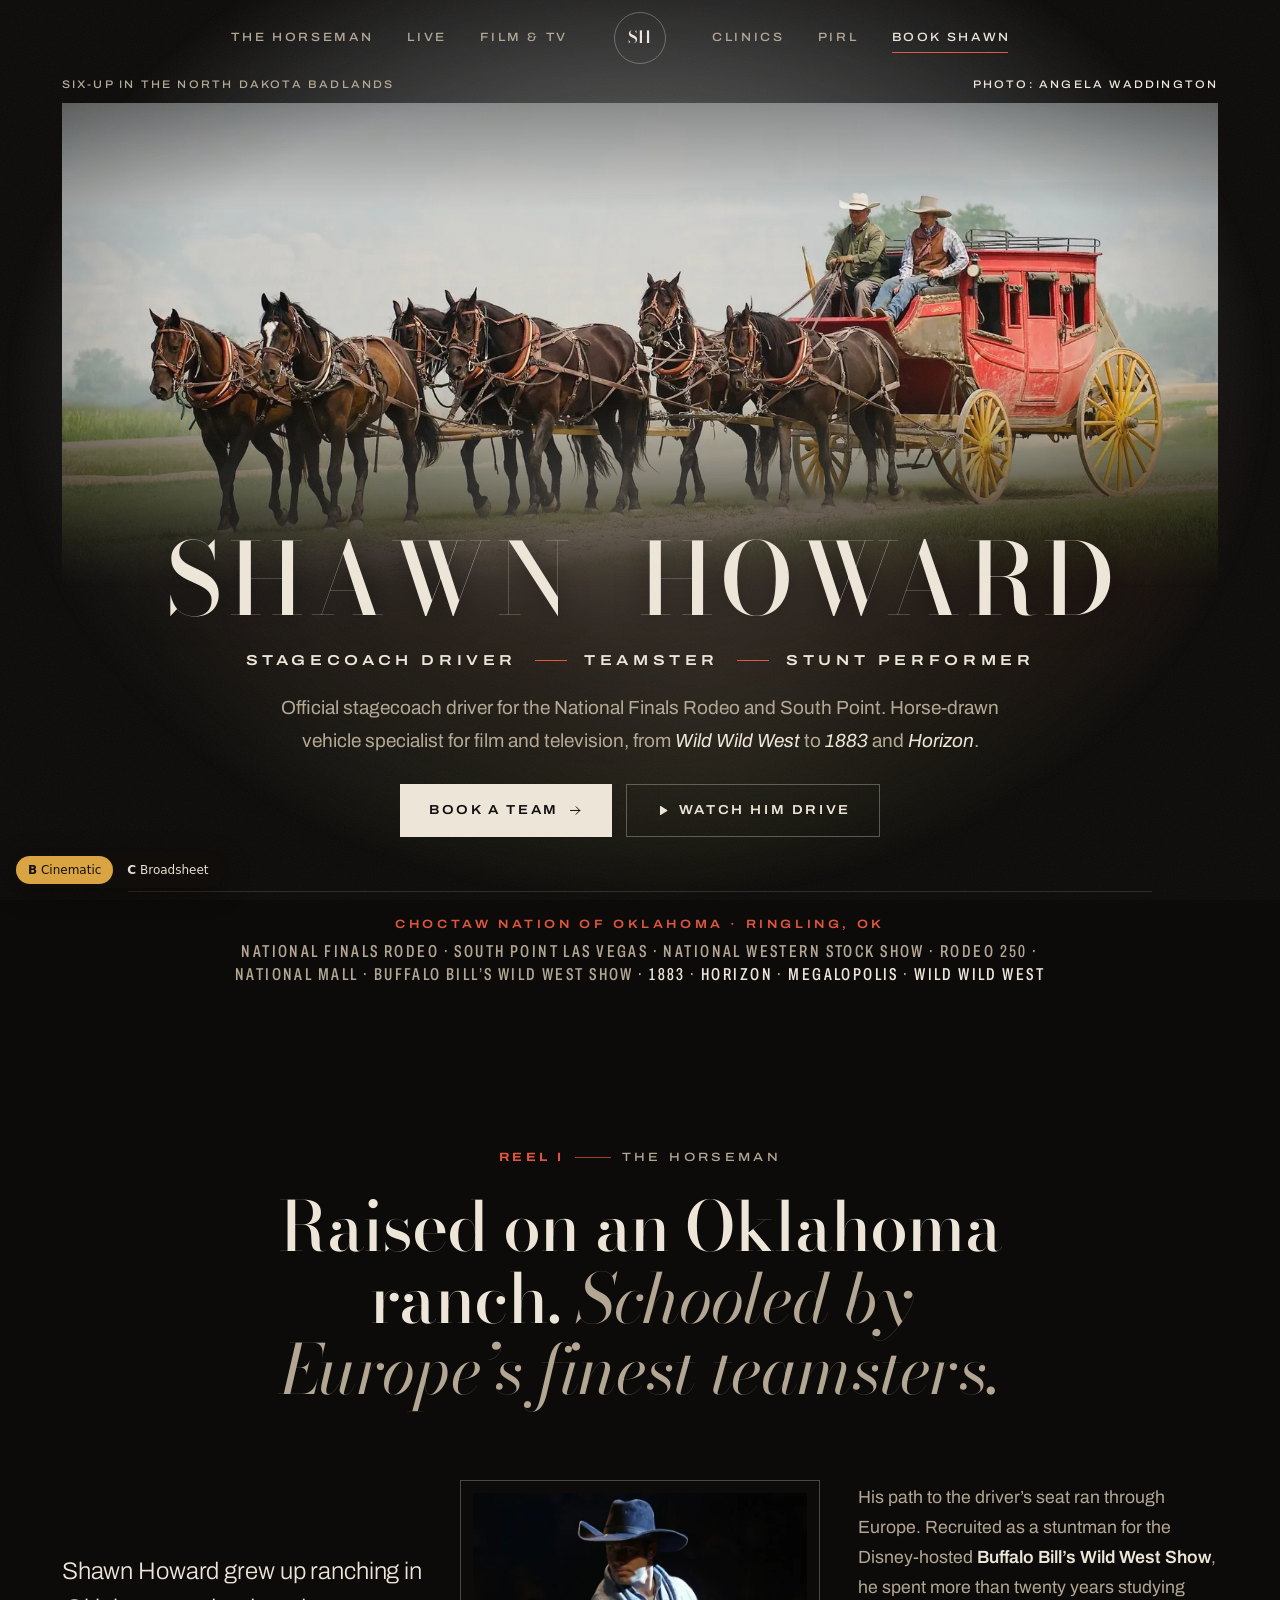
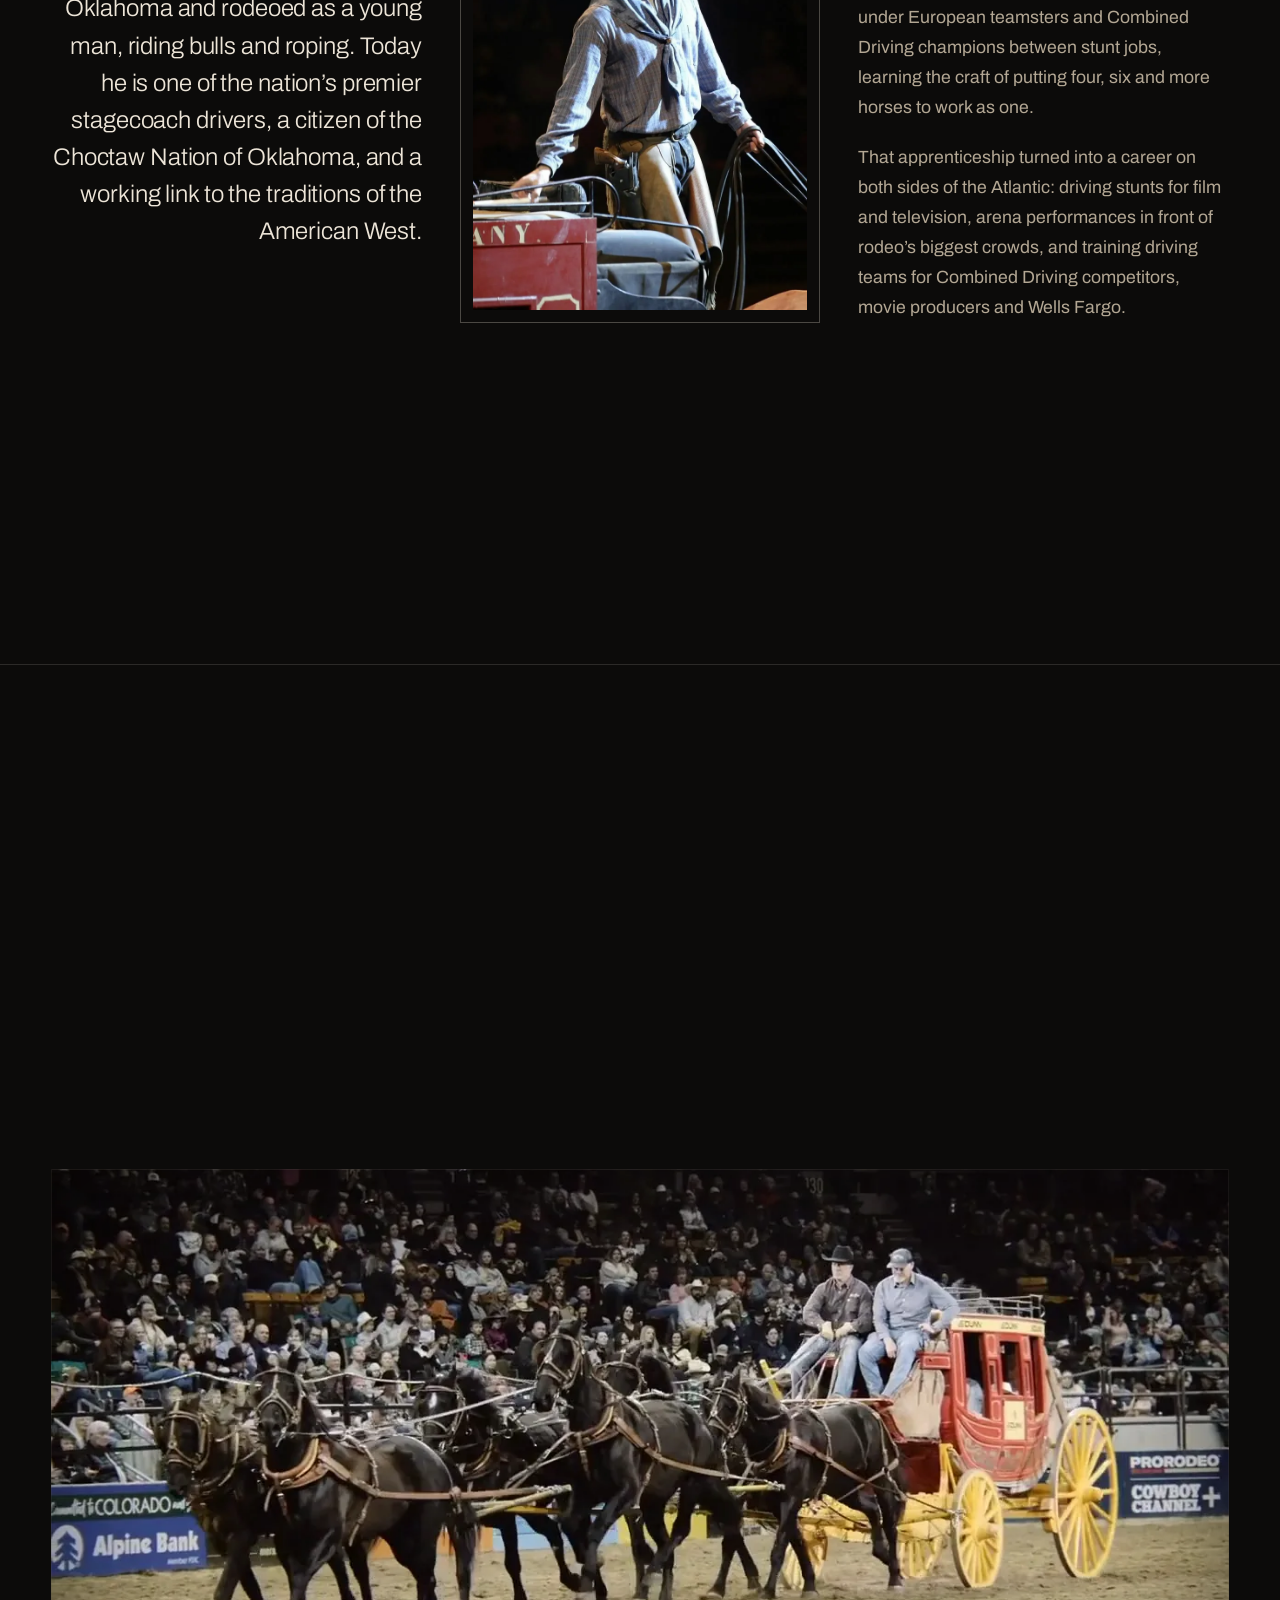
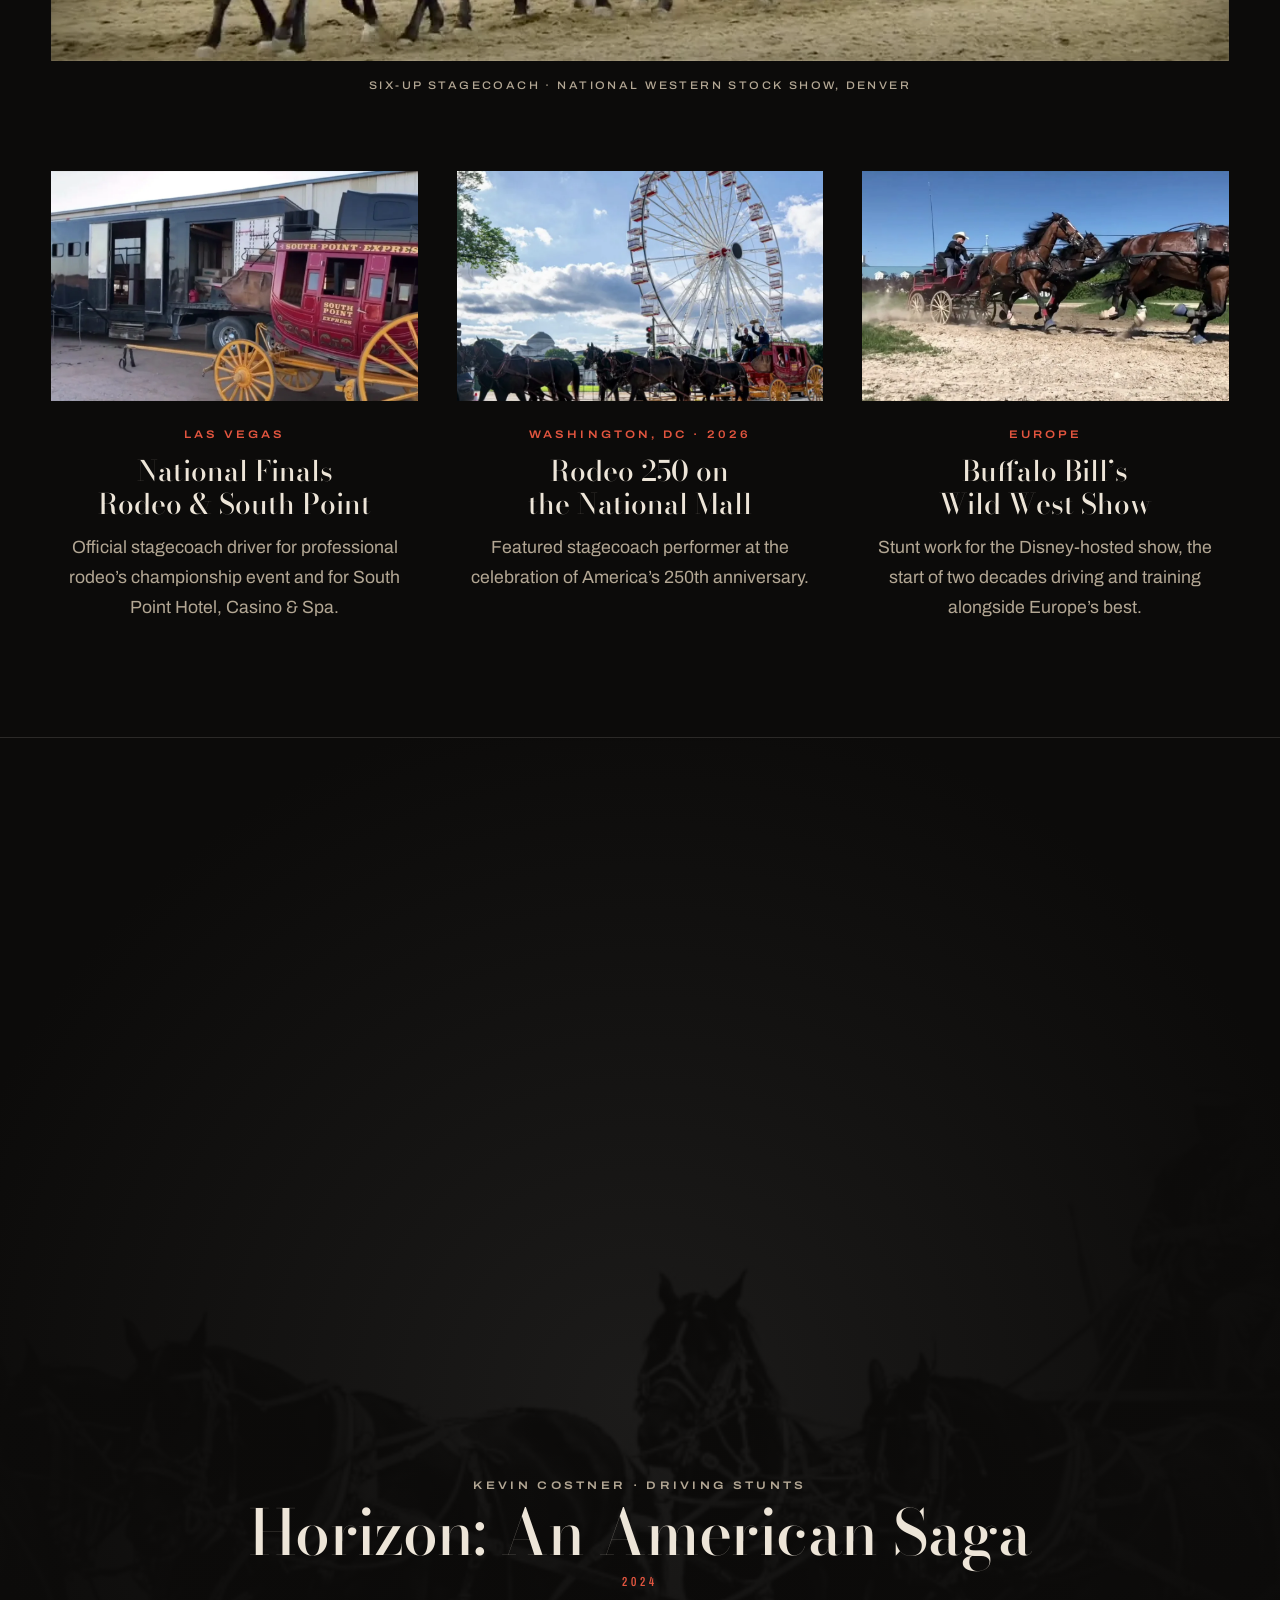
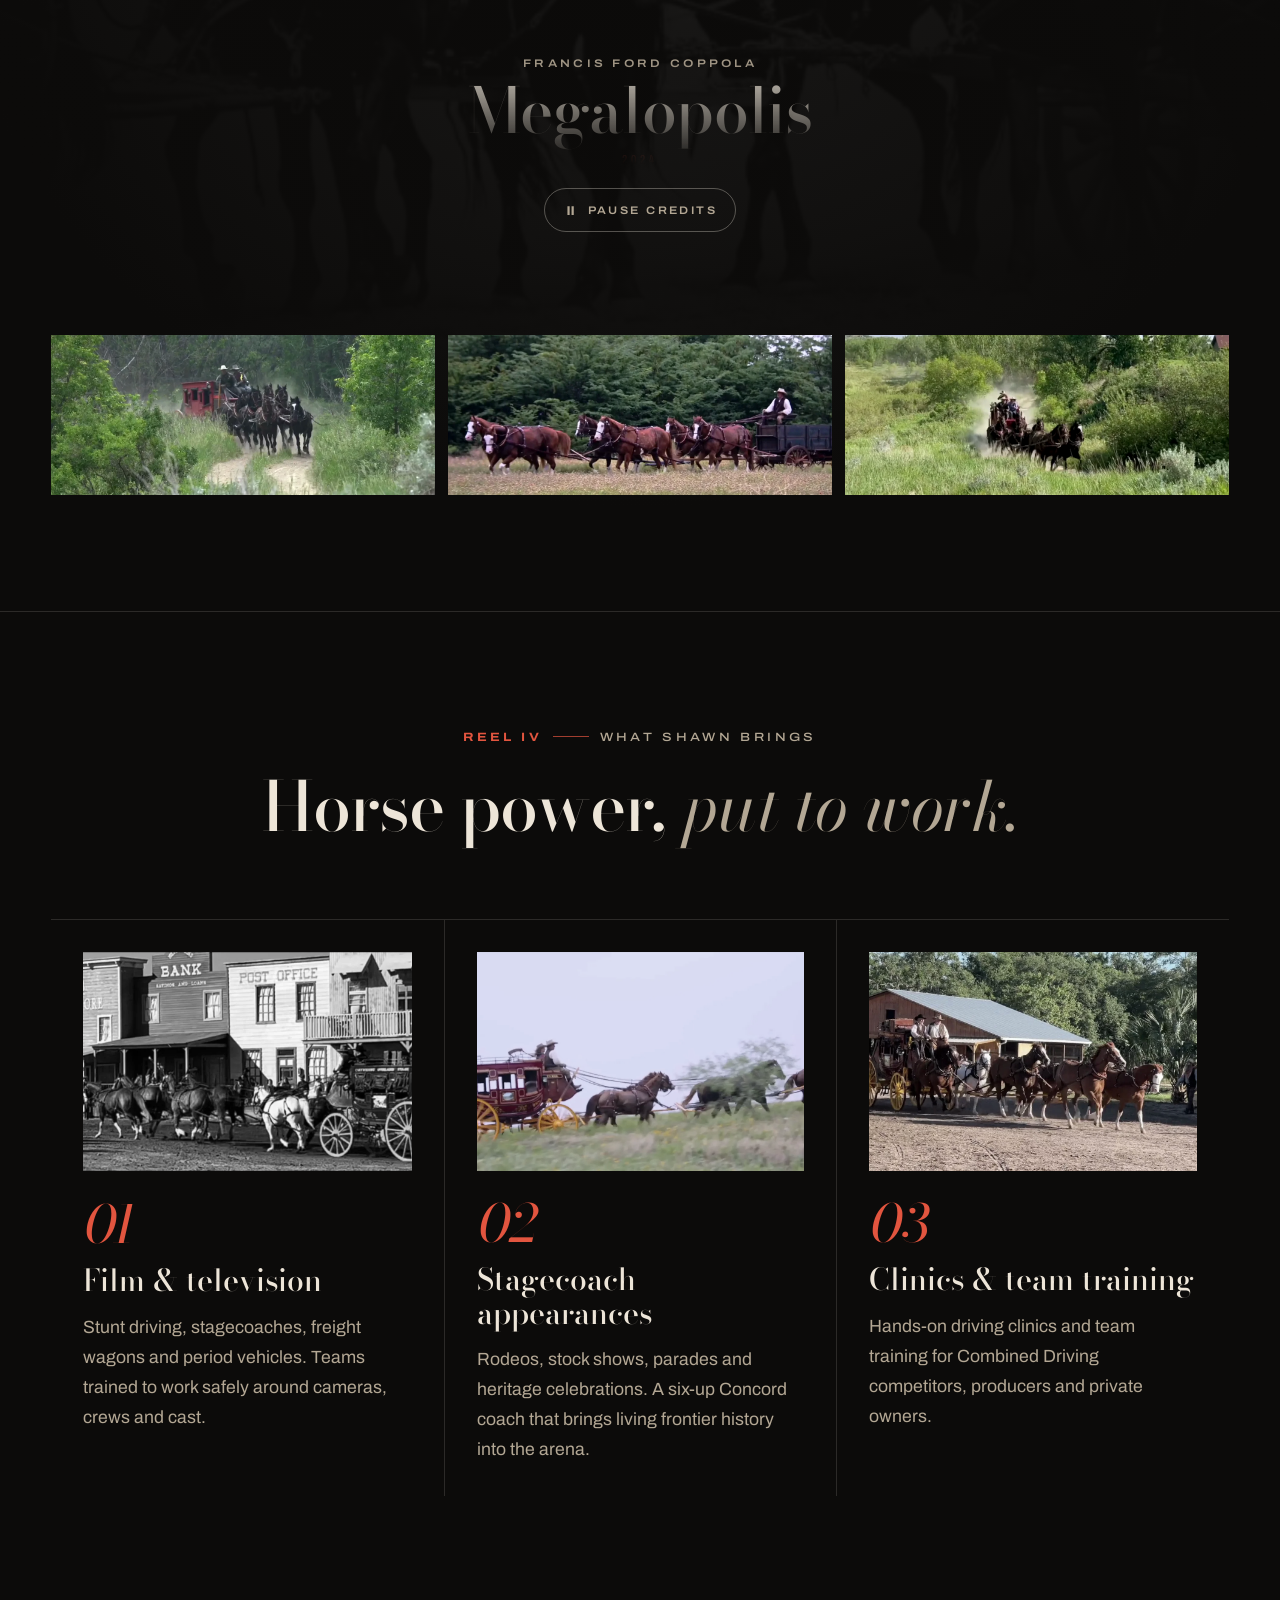
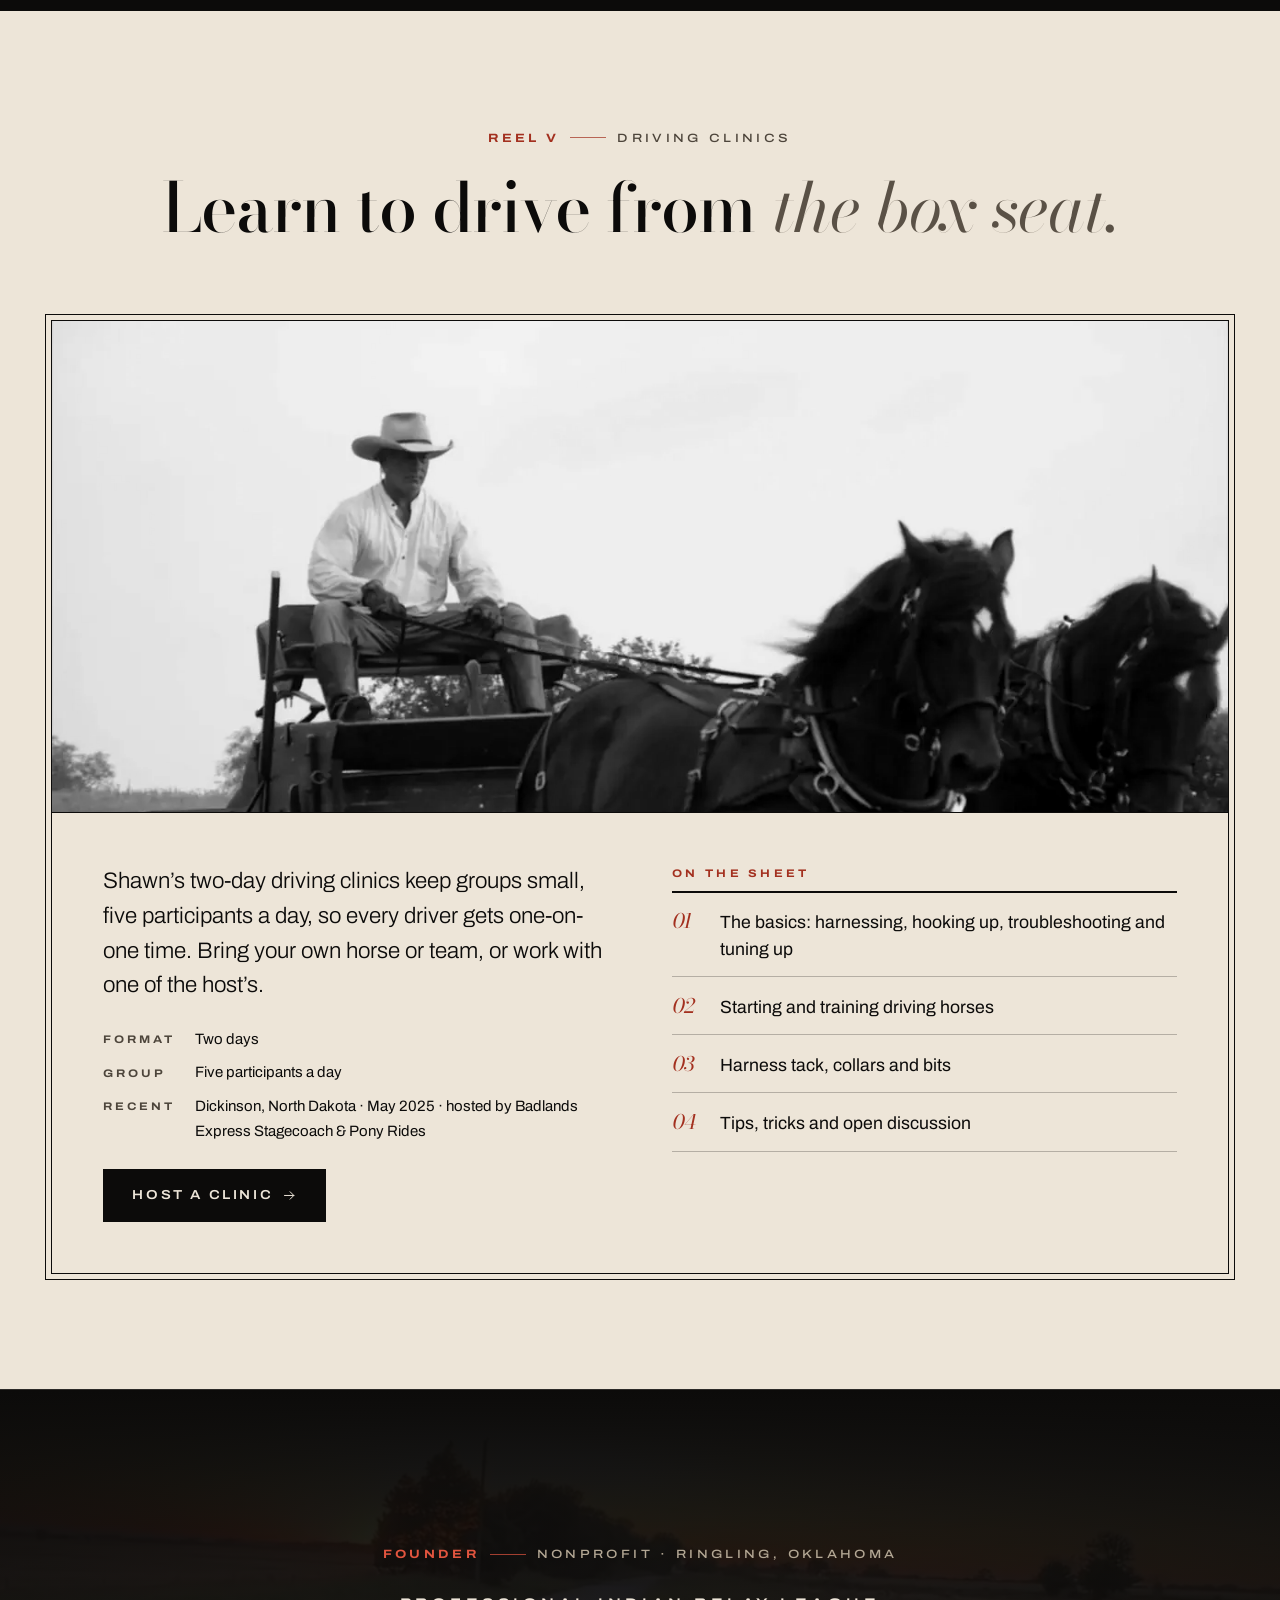
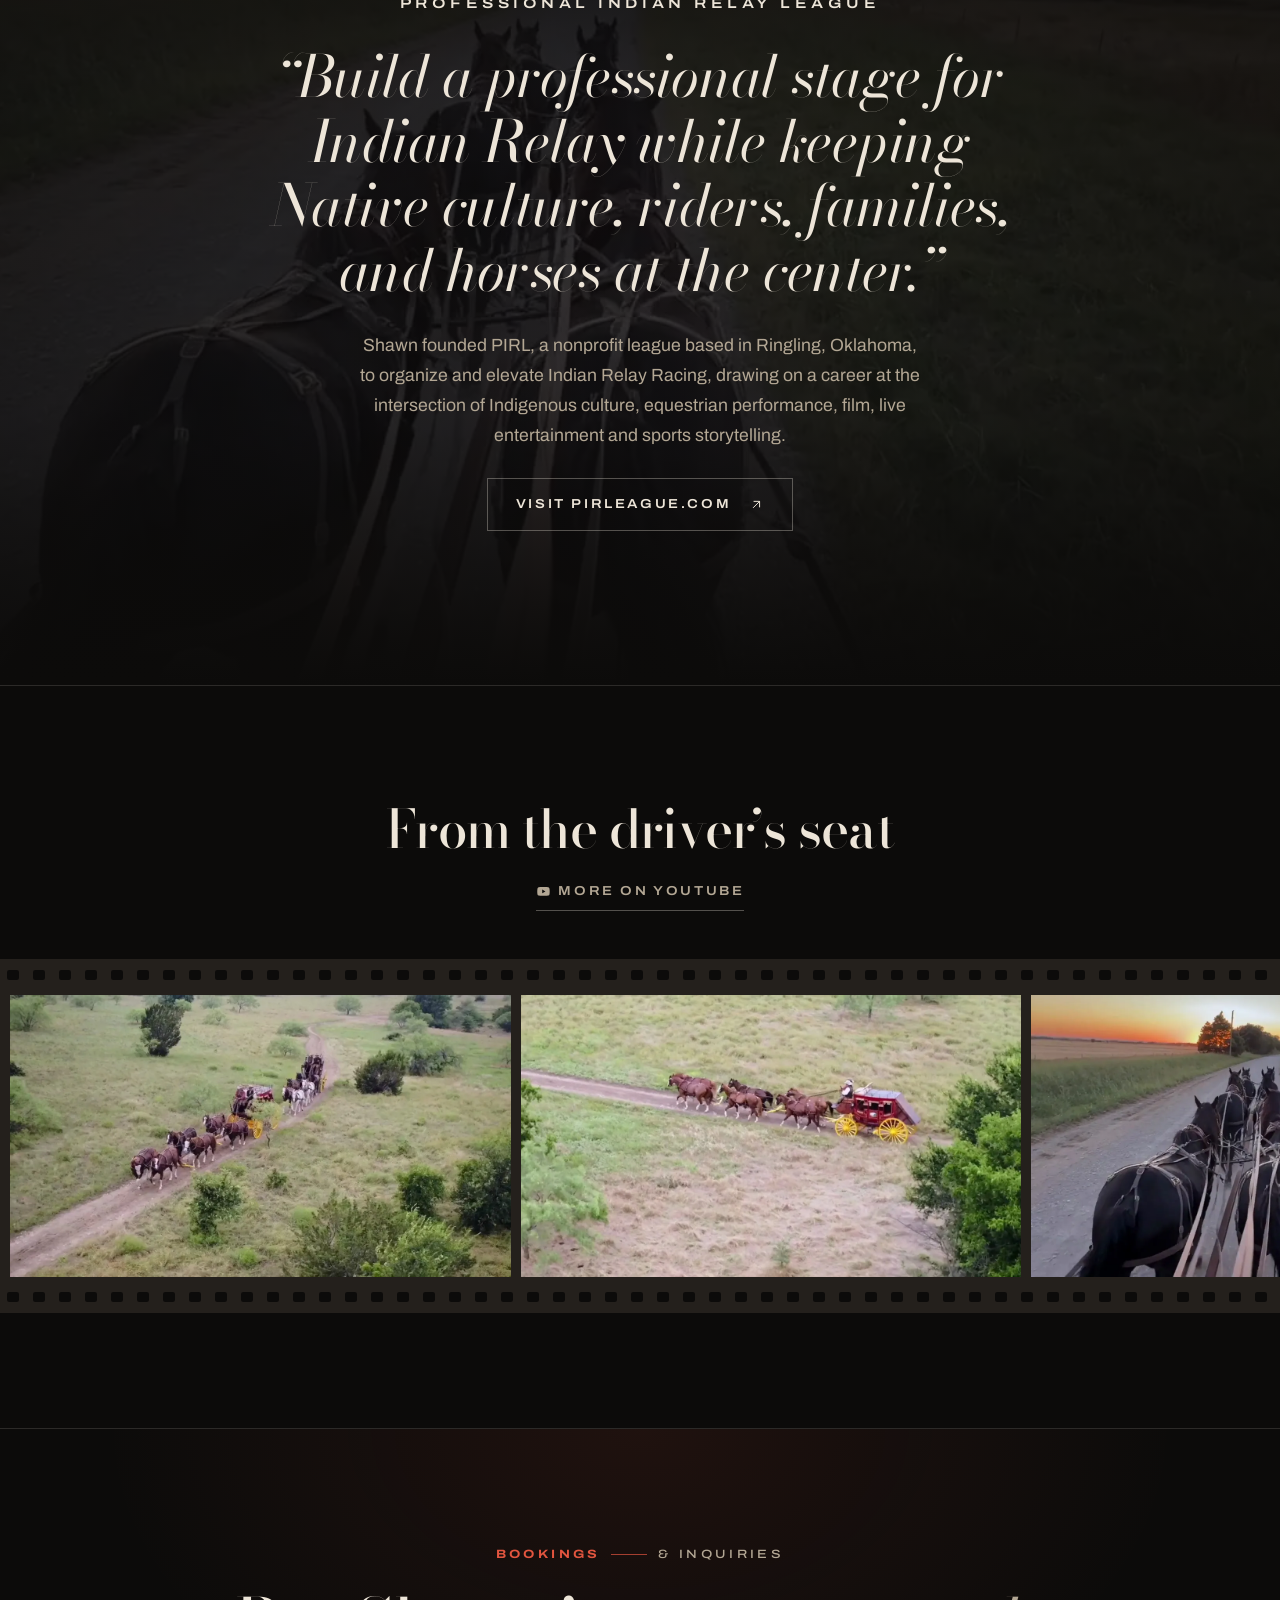
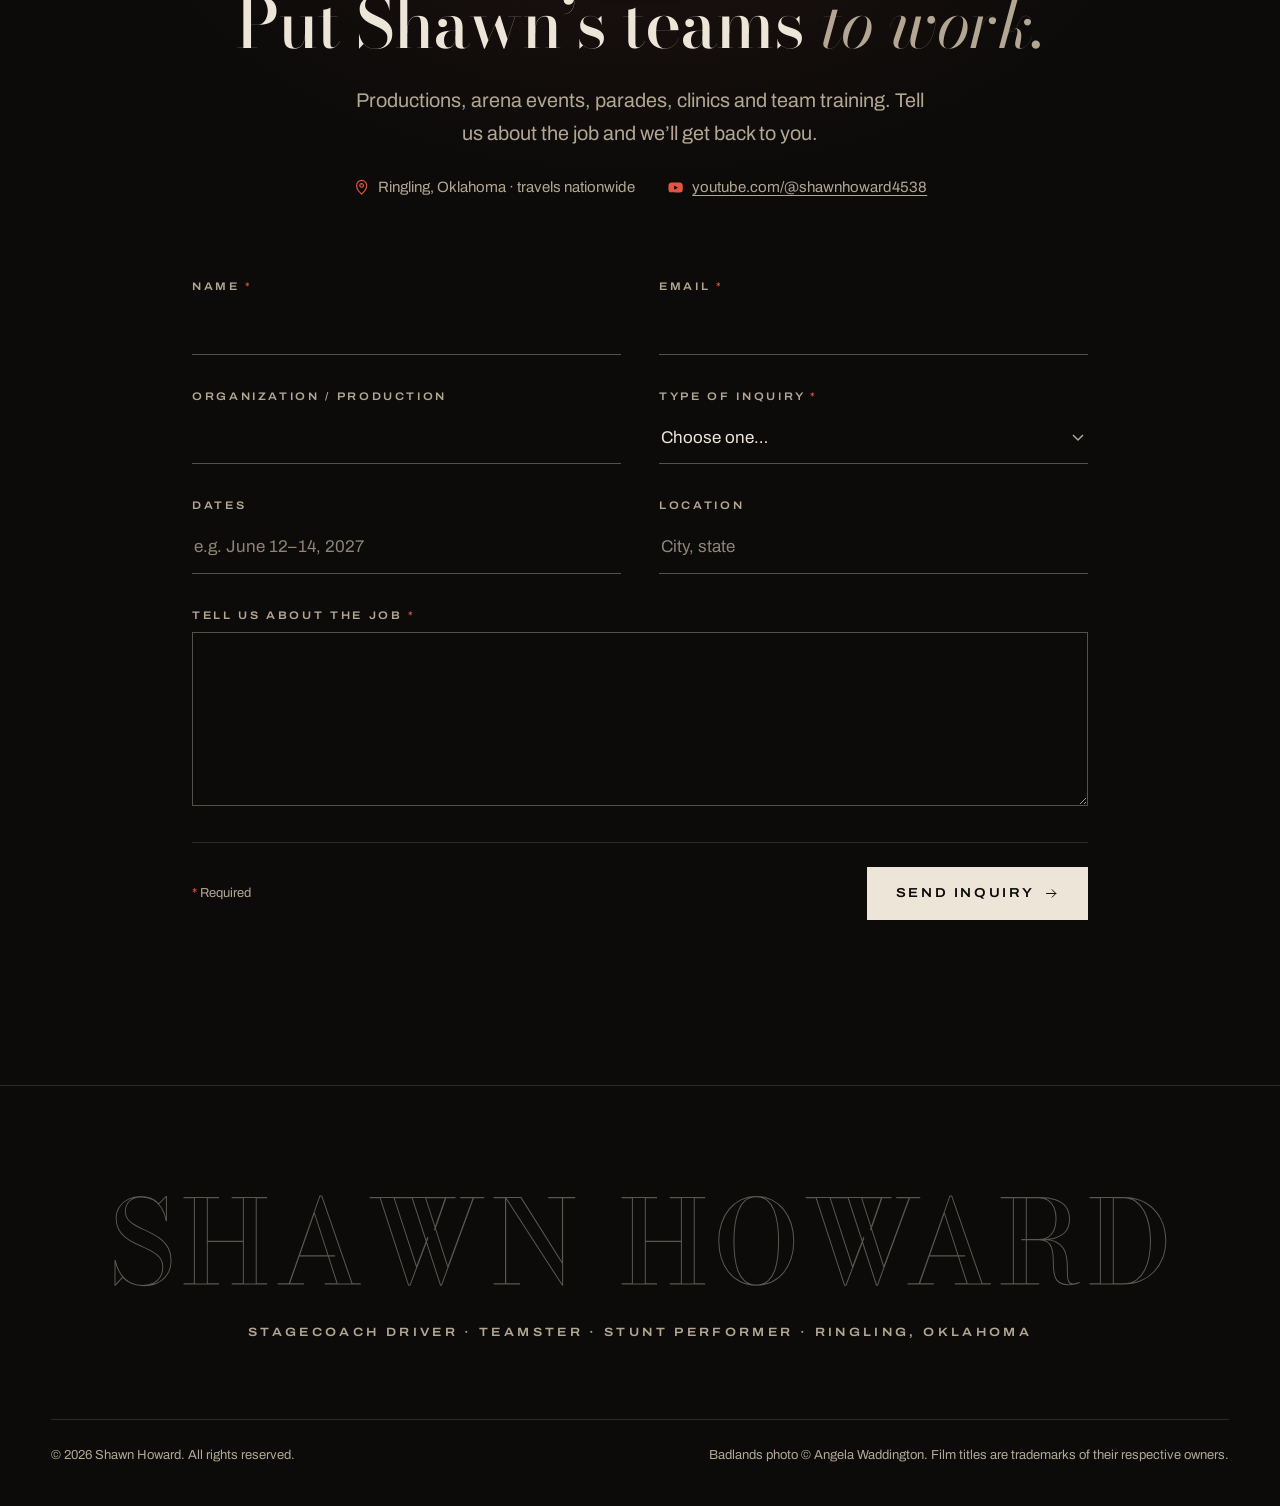
==== commit 959eb8ad: "Drop Option A, redirect root to Option B, and play the demo reel in a Vimeo modal - Remove the origi" ====
--- a/option-b/index.html
+++ b/option-b/index.html
@@ -20,6 +20,8 @@
   <!-- Flag JS early so reveal/roll styles only apply when JS can control them -->
   <script>document.documentElement.classList.add('js');</script>
   <script src="main.js" defer></script>
+  <link rel="stylesheet" href="../assets/css/reel-modal.css">
+  <script src="../assets/js/reel-modal.js" defer></script>
 </head>
 <body>
 
@@ -94,7 +96,7 @@
     <p class="opening__lede">Official stagecoach driver for the National Finals Rodeo and South Point. Horse-drawn vehicle specialist for film and television, from <em>Wild Wild West</em> to <em>1883</em> and <em>Horizon</em>.</p>
     <div class="opening__actions">
       <a class="btn btn--bone" href="#contact">Book a team <svg class="icon" aria-hidden="true"><use href="#i-arrow"/></svg></a>
-      <a class="btn btn--ghost" href="https://www.youtube.com/@shawnhoward4538" target="_blank" rel="noopener"><svg class="icon" aria-hidden="true"><use href="#i-play"/></svg> Watch him drive<span class="visually-hidden"> (opens YouTube in a new tab)</span></a>
+      <a class="btn btn--ghost" href="https://vimeo.com/1228097908" data-reel="1228097908"><svg class="icon" aria-hidden="true"><use href="#i-play"/></svg> Watch him drive<span class="visually-hidden"> (demo reel video)</span></a>
     </div>
 
     <!-- Poster "billing block": static, condensed, centred -->
@@ -415,7 +417,7 @@
 </footer>
 
 <!-- Design preview: option switcher (remove at launch) -->
-<nav class="opt-switch" aria-label="Design options"><a href="../"><b>A</b> Original</a><a href="../option-b/" aria-current="page"><b>B</b> Cinematic</a><a href="../option-c/"><b>C</b> Broadsheet</a></nav>
+<nav class="opt-switch" aria-label="Design options"><a href="../option-b/" aria-current="page"><b>B</b> Cinematic</a><a href="../option-c/"><b>C</b> Broadsheet</a></nav>
 <style>
 .opt-switch{position:fixed;left:12px;bottom:12px;z-index:9999;display:flex;gap:2px;padding:4px;border-radius:999px;background:rgba(17,14,11,.92);box-shadow:0 6px 24px rgba(0,0,0,.35);font:500 12px/1 system-ui,-apple-system,sans-serif}
 .opt-switch a{color:#e9dfcf;text-decoration:none;padding:8px 12px;border-radius:999px;white-space:nowrap}
--- a/option-b/styles.css
+++ b/option-b/styles.css
@@ -512,13 +512,10 @@
     position: relative;
     aspect-ratio: 4 / 5;
     overflow: hidden;
+    outline: 1px solid rgb(237 229 216 / .28);
+    outline-offset: .75rem;
   }
   .triptych__portrait img { width: 100%; height: 100%; object-fit: cover; }
-  .triptych__portrait::after {
-    content: ""; position: absolute; inset: .75rem;
-    border: 1px solid rgb(237 229 216 / .28);
-    pointer-events: none;
-  }
 
   .specs {
     max-width: var(--wide);
--- a/assets/css/reel-modal.css
+++ b/assets/css/reel-modal.css
@@ -0,0 +1,33 @@
+/* Demo reel modal (see assets/js/reel-modal.js). Shared by both options. */
+.reel-modal {
+  width: min(100% - 2rem, 1200px);
+  max-width: none; max-height: none;
+  margin: auto; padding: 0; border: 0;
+  background: transparent; color: #f3ede1;
+  overflow: visible;
+}
+.reel-modal:focus, .reel-modal__frame iframe:focus { outline: none; }
+.reel-modal::backdrop { background: rgb(10 8 6 / .9); }
+.reel-modal__frame {
+  aspect-ratio: 16 / 9;
+  width: min(100%, (100dvh - 7rem) * 16 / 9); /* keep 16:9 on short screens */
+  margin-inline: auto;
+  background: #000;
+  box-shadow: 0 24px 80px rgb(0 0 0 / .6);
+}
+.reel-modal__frame iframe { display: block; width: 100%; height: 100%; border: 0; }
+.reel-modal__close {
+  position: absolute; right: 0; bottom: 100%;
+  display: inline-flex; align-items: center; gap: .5rem;
+  min-height: 44px; padding: .5rem 0 .5rem .75rem;
+  border: 0; background: none; color: inherit; cursor: pointer;
+  font: 600 .75rem/1 system-ui, -apple-system, sans-serif;
+  letter-spacing: .16em; text-transform: uppercase;
+}
+.reel-modal__close:hover { color: #fff; }
+.reel-modal__close:focus-visible { outline: 2px solid #fff; outline-offset: 2px; }
+
+@media (prefers-reduced-motion: no-preference) {
+  .reel-modal[open] { animation: reel-in .25s ease-out; }
+  @keyframes reel-in { from { opacity: 0; transform: scale(.97); } }
+}
